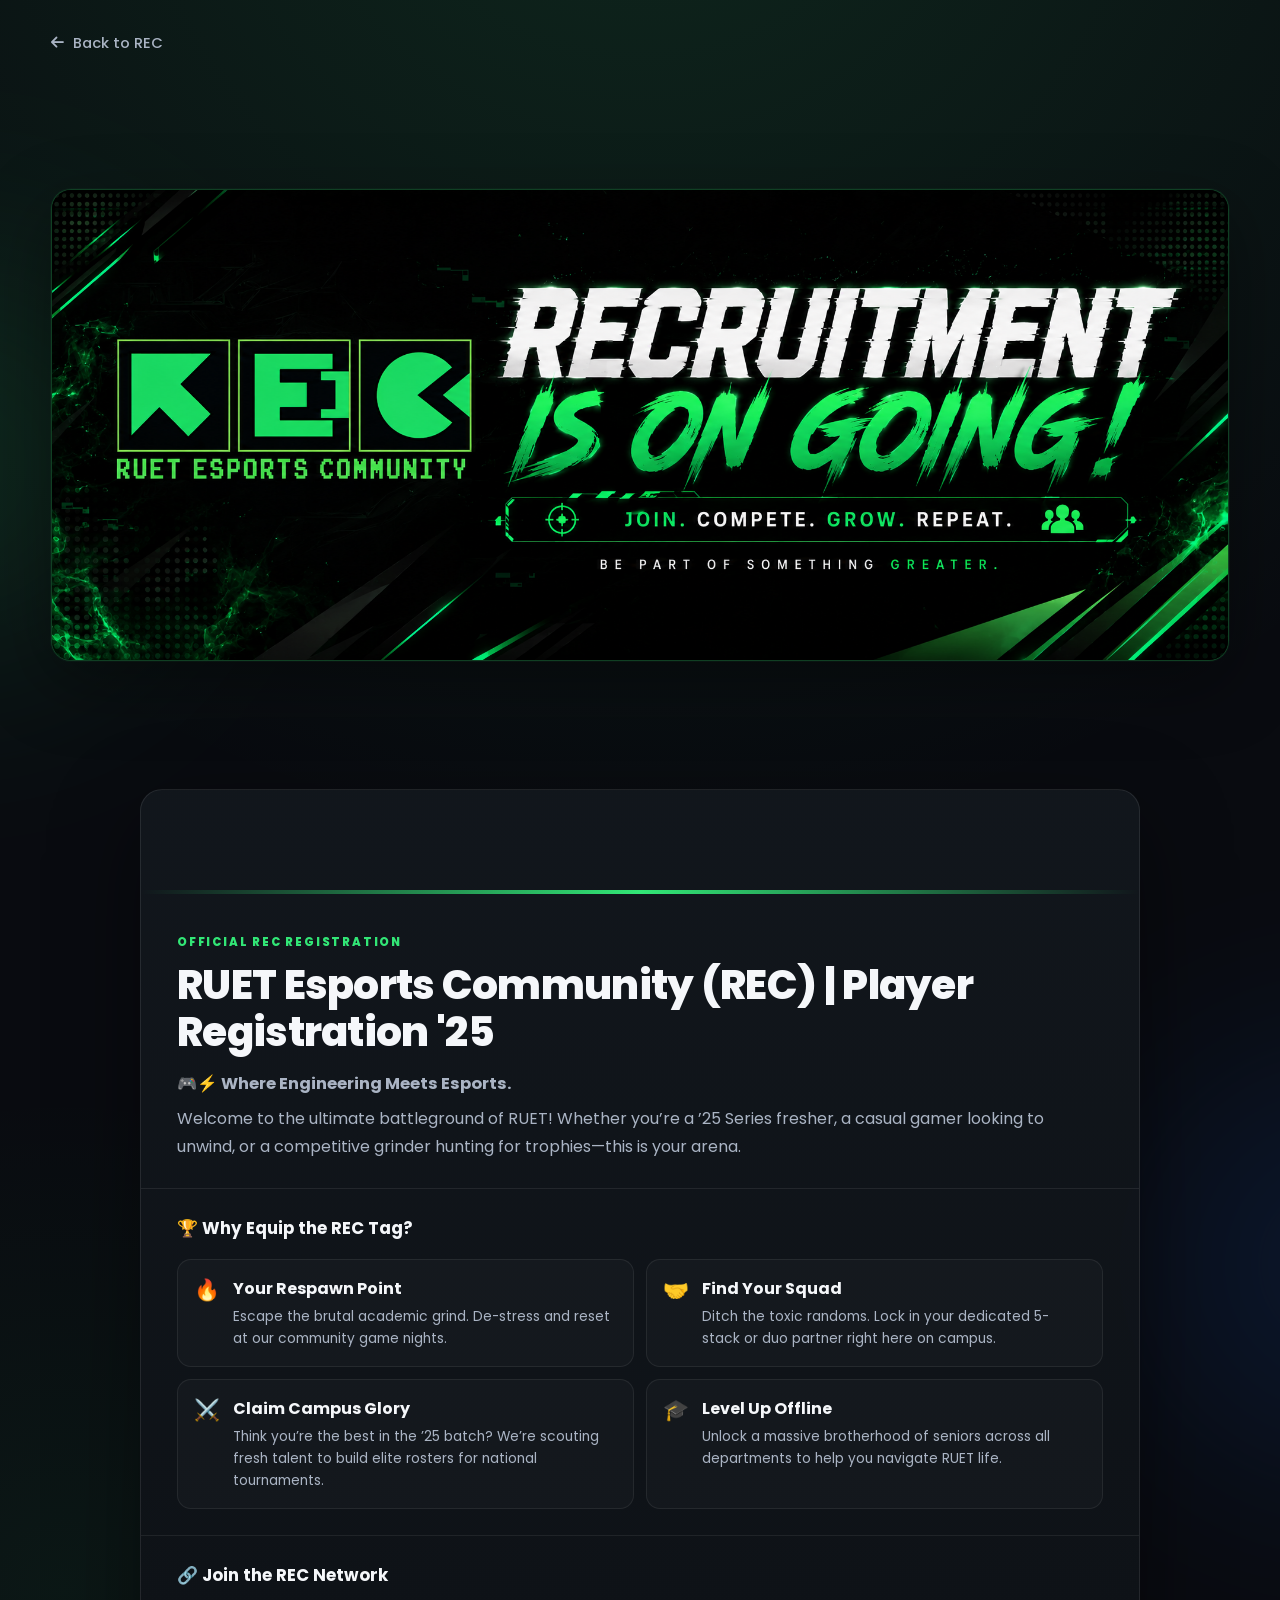
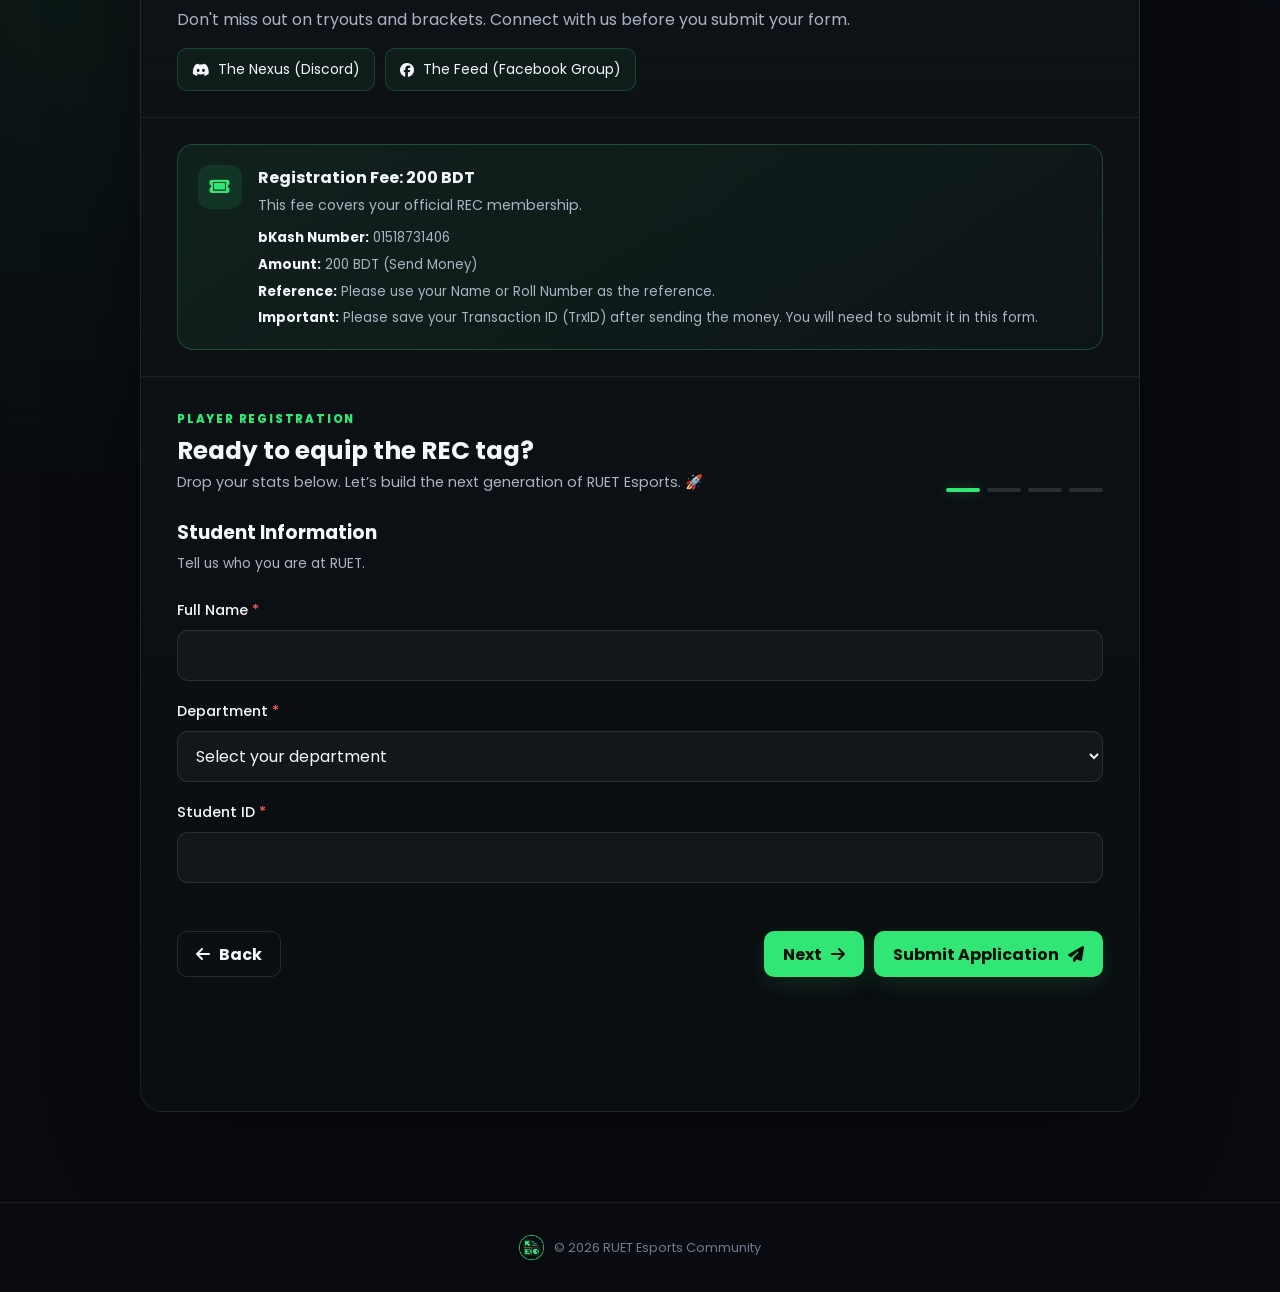
==== join.html @ d1ff9a03 "Update REC membership registration form" ====
<!DOCTYPE html>
<html lang="en">
<head>
    <meta charset="UTF-8">
    <meta name="viewport" content="width=device-width, initial-scale=1.0">

    <title>Join REC | RUET Esports Community</title>
    <meta name="description" content="Join the RUET Esports Community and register for REC membership.">
    <meta name="theme-color" content="#090b10">

    <link rel="icon" type="image/png" href="assets/logo/rec-circle.png">

    <link rel="preconnect" href="https://fonts.googleapis.com">
    <link rel="preconnect" href="https://fonts.gstatic.com" crossorigin>
    <link href="https://fonts.googleapis.com/css2?family=Poppins:wght@300;400;500;600;700;800&display=swap" rel="stylesheet">
    <link rel="stylesheet" href="https://cdnjs.cloudflare.com/ajax/libs/font-awesome/6.7.2/css/all.min.css">

    <link rel="stylesheet" href="css/main.css">
    <link rel="stylesheet" href="css/layout/join.css">
</head>

<body class="join-page">
    <main class="join-page__main">
        <div class="join-page__glow join-page__glow--one"></div>
        <div class="join-page__glow join-page__glow--two"></div>

        <div class="container join-page__container">
            <a href="index.html" class="join-page__back">
                <i class="fa-solid fa-arrow-left"></i>
                Back to REC
            </a>

            <section class="join-page__hero">
                <div class="join-page__banner">
                    <img src="assets/images/recruit.png" alt="RUET Esports Community Recruitment" class="join-page__banner-image">
                </div>
            </section>

            <section class="registration-card">
                <div class="registration-card__topline"></div>

                <header class="registration-header">
                    <span class="registration-header__tag">OFFICIAL REC REGISTRATION</span>
                    <h1>RUET Esports Community (REC) | Player Registration '25</h1>
                    <p class="registration-header__lead">🎮⚡ <strong>Where Engineering Meets Esports.</strong></p>
                    <p>Welcome to the ultimate battleground of RUET! Whether you’re a ’25 Series fresher, a casual gamer looking to unwind, or a competitive grinder hunting for trophies—this is your arena.</p>
                </header>

                <section class="info-section">
                    <div class="info-section__title">🏆 Why Equip the REC Tag?</div>
                    <div class="info-grid">
                        <article><span>🔥</span><div><strong>Your Respawn Point</strong><p>Escape the brutal academic grind. De-stress and reset at our community game nights.</p></div></article>
                        <article><span>🤝</span><div><strong>Find Your Squad</strong><p>Ditch the toxic randoms. Lock in your dedicated 5-stack or duo partner right here on campus.</p></div></article>
                        <article><span>⚔️</span><div><strong>Claim Campus Glory</strong><p>Think you’re the best in the ’25 batch? We’re scouting fresh talent to build elite rosters for national tournaments.</p></div></article>
                        <article><span>🎓</span><div><strong>Level Up Offline</strong><p>Unlock a massive brotherhood of seniors across all departments to help you navigate RUET life.</p></div></article>
                    </div>
                </section>

                <section class="info-section network-section">
                    <div class="info-section__title">🔗 Join the REC Network</div>
                    <p>Don't miss out on tryouts and brackets. Connect with us before you submit your form.</p>
                    <div class="network-links">
                        <a href="https://discord.gg/yaeEB64mD" target="_blank" rel="noopener" aria-label="REC Discord"><i class="fa-brands fa-discord"></i> The Nexus (Discord)</a>
                        <a href="https://www.facebook.com/share/1Ekezjy7Fy/?mibextid=wwXIfr" target="_blank" rel="noopener" aria-label="REC Facebook Group"><i class="fa-brands fa-facebook"></i> The Feed (Facebook Group)</a>
                    </div>
                </section>

                <section class="payment-notice">
                    <div class="payment-notice__icon"><i class="fa-solid fa-ticket"></i></div>
                    <div>
                        <strong>Registration Fee: 200 BDT</strong>
                        <p>This fee covers your official REC membership.</p>
                        <div class="payment-notice__details">
                            <span><b>bKash Number:</b> 01518731406</span>
                            <span><b>Amount:</b> 200 BDT (Send Money)</span>
                            <span><b>Reference:</b> Please use your Name or Roll Number as the reference.</span>
                            <span><b>Important:</b> Please save your Transaction ID (TrxID) after sending the money. You will need to submit it in this form.</span>
                        </div>
                    </div>
                </section>

                <div class="form-intro">
                    <div>
                        <span class="form-intro__tag">PLAYER REGISTRATION</span>
                        <h2>Ready to equip the REC tag?</h2>
                        <p>Drop your stats below. Let’s build the next generation of RUET Esports. 🚀</p>
                    </div>
                    <div class="form-progress" aria-label="Form progress">
                        <span class="is-active"></span><span></span><span></span><span></span>
                    </div>
                </div>

                <div id="formMessage" class="form-message" role="status" aria-live="polite"></div>

                <form id="joinForm" novalidate>
                    <!-- STEP 1 -->
                    <fieldset class="form-step is-active" data-step="1">
                        <legend>Student Information</legend>
                        <p class="step-description">Tell us who you are at RUET.</p>

                        <div class="form-field">
                            <label for="fullName">Full Name <span>*</span></label>
                            <input id="fullName" name="fullName" type="text" autocomplete="name" required>
                        </div>

                        <div class="form-field">
                            <label for="department">Department <span>*</span></label>
                            <select id="department" name="department" required>
                                <option value="">Select your department</option>
                                <option>CSE</option><option>EEE</option><option>ETE</option><option>ECE</option>
                                <option>ME</option><option>MTE</option><option>IPE</option><option>CME</option>
                                <option>ChE</option><option>MSE</option><option>CE</option><option>ARCHI</option>
                                <option>BECM</option><option>URP</option>
                            </select>
                        </div>

                        <div class="form-field">
                            <label for="studentId">Student ID <span>*</span></label>
                            <input id="studentId" name="studentId" type="text" autocomplete="off" required>
                        </div>
                    </fieldset>

                    <!-- STEP 2 -->
                    <fieldset class="form-step" data-step="2">
                        <legend>Contact Information</legend>
                        <p class="step-description">Use contact details that you frequently check.</p>

                        <div class="form-field">
                            <label for="email">Email Address (That you frequently check) <span>*</span></label>
                            <input id="email" name="email" type="email" autocomplete="email" required>
                        </div>

                        <div class="form-field">
                            <label for="phone">Mobile Number (WhatsApp) <span>*</span></label>
                            <input id="phone" name="phone" type="tel" autocomplete="tel" required>
                        </div>

                        <div class="form-field">
                            <label for="facebook">Facebook Profile Link <small>(optional)</small></label>
                            <input id="facebook" name="facebook" type="url" placeholder="https://facebook.com/..."><div class="field-hint">Optional</div>
                        </div>

                        <div class="form-field">
                            <label for="discord">Discord Username <small>(optional)</small></label>
                            <input id="discord" name="discord" type="text" placeholder="Your Discord username">
                        </div>
                    </fieldset>

                    <!-- STEP 3 -->
                    <fieldset class="form-step" data-step="3">
                        <legend>Gaming Information</legend>
                        <p class="step-description">Select the games you actively play and your experience level.</p>

                        <div class="form-field">
                            <label>Which game(s) do you actively play? <span>*</span></label>
                            <div class="check-grid">
                                <label class="check-option"><input type="checkbox" name="games" value="Valorant"><span>Valorant</span></label>
                                <label class="check-option"><input type="checkbox" name="games" value="FIFA"><span>FIFA</span></label>
                                <label class="check-option"><input type="checkbox" name="games" value="PUBG (PC)"><span>PUBG (PC)</span></label>
                                <label class="check-option"><input type="checkbox" name="games" value="CS2"><span>CS2</span></label>
                                <label class="check-option"><input type="checkbox" name="games" value="Dota2"><span>Dota2</span></label>
                                <label class="check-option"><input type="checkbox" name="games" value="League of Legends"><span>League of Legends</span></label>
                                <label class="check-option"><input type="checkbox" name="games" value="Apex Legends"><span>Apex Legends</span></label>
                                <label class="check-option"><input type="checkbox" name="games" value="PUBG Mobile"><span>PUBG Mobile</span></label>
                                <label class="check-option"><input type="checkbox" name="games" value="Mobile Legends Bangbang"><span>Mobile Legends Bangbang</span></label>
                                <label class="check-option"><input type="checkbox" name="games" value="eFootball"><span>eFootball</span></label>
                                <label class="check-option"><input type="checkbox" name="games" value="Freefire"><span>Freefire</span></label>
                                <label class="check-option"><input type="checkbox" name="games" value="Clash Royale"><span>Clash Royale</span></label>
                                <label class="check-option"><input type="checkbox" name="games" value="Clash of Clans"><span>Clash of Clans</span></label>
                                <label class="check-option"><input type="checkbox" name="games" value="Other"><span>Other</span></label>
                            </div>
                            <input class="other-game-input" id="otherGame" name="otherGame" type="text" placeholder="If Other, write the game name">
                        </div>

                        <div class="form-field">
                            <label>Competitive / Tournament Experience <span>*</span></label>
                            <div class="radio-stack">
                                <label class="check-option"><input type="checkbox" name="experience" value="Local events"><span>Local events</span></label>
                                <label class="check-option"><input type="checkbox" name="experience" value="Online Scrims"><span>Online Scrims</span></label>
                                <label class="check-option"><input type="checkbox" name="experience" value="University tournaments"><span>University tournaments</span></label>
                                <label class="check-option"><input type="checkbox" name="experience" value="(None) Just Casual"><span>(None) Just Casual</span></label>
                            </div>
                        </div>
                    </fieldset>

                    <!-- STEP 4 -->
                    <fieldset class="form-step" data-step="4">
                        <legend>Registration &amp; Payment Verification</legend>
                        <p class="step-description">Choose how you paid your membership fee and provide the transaction details if applicable.</p>

                        <div class="form-field">
                            <label>Payment Method <span>*</span></label>
                            <div class="radio-stack">
                                <label class="check-option"><input type="radio" name="paymentMethod" value="bKash" required checked><span>bKash</span></label>
                                <label class="check-option"><input type="radio" name="paymentMethod" value="Offline"><span>Offline</span></label>
                            </div>
                        </div>

                        <div class="form-field">
                            <label for="bkashNumber">bKash Number <small>(From which you sent the money)</small></label>
                            <input id="bkashNumber" name="bkashNumber" type="tel" autocomplete="tel">
                        </div>

                        <div class="form-field">
                            <label for="transactionId">Transaction ID (TrxID)</label>
                            <input id="transactionId" name="transactionId" type="text">
                        </div>

                        <div class="final-reminder">
                            <i class="fa-solid fa-circle-info"></i>
                            <p>Before submitting, double-check your contact details and payment information. The REC team will use these details to contact you.</p>
                        </div>
                    </fieldset>

                    <div class="form-actions">
                        <button type="button" class="form-button form-button--secondary" id="joinBack" hidden>
                            <i class="fa-solid fa-arrow-left"></i><span>Back</span>
                        </button>
                        <div class="form-actions__right">
                            <button type="button" class="form-button form-button--primary" id="joinNext">
                                <span>Next</span><i class="fa-solid fa-arrow-right"></i>
                            </button>
                            <button type="submit" class="form-button form-button--primary" id="joinSubmit" hidden>
                                <span>Submit Application</span><i class="fa-solid fa-paper-plane"></i>
                            </button>
                        </div>
                    </div>
                </form>
            </section>
        </div>
    </main>

    <footer class="join-footer">
        <img src="assets/logo/rec-circle.png" alt="REC Logo">
        <span>© 2026 RUET Esports Community</span>
    </footer>

    <script type="module" src="js/modules/join.js"></script>
</body>
</html>
---- css/main.css ----
/* =====================================================
   RUET Esports Community
   Main Stylesheet

   Load Order:

   1. Base
   2. Components
   3. Layout
   4. Responsive
===================================================== */


/* ==========================================
   Base
========================================== */

@import url("./base/variables.css");

@import url("./base/reset.css");

@import url("./base/typography.css");

@import url("./base/global.css");


/* ==========================================
   Components
========================================== */

@import url("./components/buttons.css");
@import url("./components/animations.css");
@import url("./components/cards.css");
@import url("./components/particles.css");
/* ==========================================
   Layout
========================================== */

@import url("./layout/navbar.css");

@import url("./layout/hero.css");

@import url("./layout/about.css");

@import url("./layout/games.css");

@import url("./layout/events.css");

@import url("./layout/gallery.css");

@import url("./layout/team.css");

@import url("./layout/cta.css");

@import url("./layout/contact.css");

@import url("./layout/footer.css");


/* ==========================================
   Responsive
========================================== */

@import url("./responsive/tablet.css");

@import url("./responsive/mobile.css");
---- css/layout/join.css ----
/* =====================================================
   REC Join / Player Registration
===================================================== */

.join-page {
    min-height: 100vh;
    background:
        radial-gradient(circle at 50% -8%, rgba(50,230,118,.13), transparent 34%),
        radial-gradient(circle at 5% 55%, rgba(50,230,118,.06), transparent 25%),
        var(--color-background);
}

.join-page__main { position: relative; min-height: calc(100vh - 90px); padding: 30px 0 90px; overflow: hidden; }
.join-page__container { position: relative; z-index: 2; }
.join-page__glow { position:absolute; width:430px; height:430px; border-radius:50%; filter:blur(110px); pointer-events:none; opacity:.11; }
.join-page__glow--one { top:250px; left:-260px; background:var(--color-primary); }
.join-page__glow--two { top:1050px; right:-280px; background:#1f6fff; }

.join-page__back { display:inline-flex; align-items:center; gap:9px; color:var(--color-text-muted); text-decoration:none; font-size:.92rem; font-weight:500; transition:.25s ease; }
.join-page__back:hover { color:var(--color-primary); transform:translateX(-3px); }

.join-page__hero { max-width:1200px; margin:34px auto 28px; }
.join-page__banner { overflow:hidden; border:1px solid rgba(50,230,118,.25); border-radius:20px; background:#050708; box-shadow:0 0 0 1px rgba(50,230,118,.04),0 22px 70px rgba(0,0,0,.4); }
.join-page__banner-image { display:block; width:100%; height:auto; }

.registration-card { max-width:1000px; margin:0 auto; position:relative; overflow:hidden; border:1px solid rgba(255,255,255,.09); border-radius:22px; background:linear-gradient(180deg,rgba(18,23,29,.96),rgba(10,13,17,.98)); box-shadow:0 28px 90px rgba(0,0,0,.42); }
.registration-card__topline { height:4px; background:linear-gradient(90deg,transparent,var(--color-primary),transparent); }
.registration-header { padding:34px 36px 28px; border-bottom:1px solid rgba(255,255,255,.08); }
.registration-header__tag,.form-intro__tag { color:var(--color-primary); font-size:.72rem; font-weight:800; letter-spacing:1.8px; }
.registration-header h1 { margin:8px 0 14px; font-size:clamp(1.7rem,3.6vw,2.55rem); line-height:1.16; letter-spacing:-.7px; }
.registration-header p { margin:8px 0 0; color:var(--color-text-muted); line-height:1.7; }
.registration-header__lead { color:var(--color-text); font-size:1.02rem; }

.info-section { padding:26px 36px; border-bottom:1px solid rgba(255,255,255,.07); }
.info-section__title { margin-bottom:18px; color:var(--color-text); font-size:1.05rem; font-weight:700; }
.info-section > p { color:var(--color-text-muted); line-height:1.7; margin:0 0 15px; }
.info-grid { display:grid; grid-template-columns:repeat(2,minmax(0,1fr)); gap:12px; }
.info-grid article { display:flex; gap:13px; padding:16px; border:1px solid rgba(255,255,255,.07); border-radius:14px; background:rgba(255,255,255,.025); }
.info-grid article > span { font-size:1.3rem; line-height:1.3; }
.info-grid strong { display:block; margin-bottom:5px; }
.info-grid p { margin:0; color:var(--color-text-muted); font-size:.86rem; line-height:1.6; }

.network-links { display:flex; flex-wrap:wrap; gap:10px; }
.network-links a { display:inline-flex; align-items:center; gap:9px; padding:10px 14px; color:var(--color-text); text-decoration:none; border:1px solid rgba(50,230,118,.2); border-radius:10px; background:rgba(50,230,118,.05); font-size:.87rem; transition:.2s ease; }
.network-links a:hover { border-color:rgba(50,230,118,.55); color:var(--color-primary); transform:translateY(-1px); }

.payment-notice { display:flex; gap:16px; margin:26px 36px; padding:20px; border:1px solid rgba(50,230,118,.25); border-radius:16px; background:linear-gradient(135deg,rgba(50,230,118,.08),rgba(50,230,118,.025)); }
.payment-notice__icon { flex:0 0 44px; width:44px; height:44px; display:grid; place-items:center; border-radius:12px; color:var(--color-primary); background:rgba(50,230,118,.1); font-size:1.1rem; }
.payment-notice strong { font-size:1rem; }
.payment-notice p { margin:3px 0 10px; color:var(--color-text-muted); font-size:.88rem; }
.payment-notice__details { display:grid; gap:6px; color:var(--color-text-muted); font-size:.83rem; line-height:1.55; }
.payment-notice__details b { color:var(--color-text); }

.form-intro { display:flex; align-items:flex-end; justify-content:space-between; gap:20px; padding:28px 36px 22px; border-top:1px solid rgba(255,255,255,.07); }
.form-intro h2 { margin:6px 0 5px; font-size:1.55rem; }
.form-intro p { margin:0; color:var(--color-text-muted); font-size:.9rem; }
.form-progress { display:flex; gap:7px; padding-bottom:4px; }
.form-progress span { width:34px; height:4px; border-radius:10px; background:rgba(255,255,255,.12); transition:.25s ease; }
.form-progress span.is-active { background:var(--color-primary); box-shadow:0 0 12px rgba(50,230,118,.35); }

#joinForm { padding:0 36px 34px; }
.form-step { display:none; min-inline-size:0; margin:0; padding:0; border:0; }
.form-step.is-active { display:block; animation:formStepIn .25s ease; }
.form-step legend { width:100%; padding:0; margin:0 0 5px; font-size:1.18rem; font-weight:700; color:var(--color-text); }
.step-description { margin:0 0 23px; color:var(--color-text-muted); font-size:.86rem; }
@keyframes formStepIn { from { opacity:0; transform:translateY(5px); } to { opacity:1; transform:none; } }

.form-field { margin-bottom:20px; }
.form-field > label { display:block; margin-bottom:9px; color:var(--color-text); font-size:.9rem; font-weight:500; }
.form-field label > span { color:#ff5f5f; }
.form-field label small { color:var(--color-text-muted); font-weight:400; }
.form-field input[type="text"],.form-field input[type="email"],.form-field input[type="tel"],.form-field input[type="url"],.form-field select { width:100%; min-height:50px; padding:12px 14px; color:var(--color-text); outline:none; border:1px solid rgba(255,255,255,.1); border-radius:11px; background:rgba(255,255,255,.035); font:inherit; transition:.2s ease; }
.form-field input:focus,.form-field select:focus { border-color:rgba(50,230,118,.6); box-shadow:0 0 0 3px rgba(50,230,118,.08); }
.form-field select option { background:#11161b; color:#fff; }
.field-hint { display:none; }

.check-grid { display:grid; grid-template-columns:repeat(2,minmax(0,1fr)); gap:9px; }
.radio-stack { display:grid; gap:9px; }
.check-option { display:flex !important; align-items:center; gap:11px; min-height:48px; padding:11px 13px; margin:0 !important; border:1px solid rgba(255,255,255,.08); border-radius:11px; background:rgba(255,255,255,.025); cursor:pointer; transition:.2s ease; }
.check-option:hover { border-color:rgba(50,230,118,.32); background:rgba(50,230,118,.04); }
.check-option input { width:18px; height:18px; flex:0 0 auto; accent-color:var(--color-primary); }
.check-option:has(input:checked) { border-color:rgba(50,230,118,.42); background:rgba(50,230,118,.07); }
.other-game-input { margin-top:10px; }

.final-reminder { display:flex; gap:11px; margin-top:8px; padding:14px; border-radius:11px; border:1px solid rgba(255,255,255,.08); background:rgba(255,255,255,.025); color:var(--color-text-muted); font-size:.82rem; line-height:1.55; }
.final-reminder i { color:var(--color-primary); margin-top:3px; }
.final-reminder p { margin:0; }

.form-actions { display:flex; align-items:center; justify-content:space-between; gap:12px; margin-top:28px; }
.form-actions__right { display:flex; gap:10px; margin-left:auto; }
.form-button { min-height:46px; display:inline-flex; align-items:center; justify-content:center; gap:9px; padding:0 18px; border-radius:10px; border:1px solid transparent; font:inherit; font-weight:700; cursor:pointer; transition:.2s ease; }
.form-button:disabled { opacity:.6; cursor:not-allowed; }
.form-button--primary { color:#06100a; background:var(--color-primary); box-shadow:0 8px 25px rgba(50,230,118,.12); }
.form-button--primary:hover:not(:disabled) { transform:translateY(-1px); box-shadow:0 10px 30px rgba(50,230,118,.2); }
.form-button--secondary { color:var(--color-text); background:transparent; border-color:rgba(255,255,255,.12); }
.form-button--secondary:hover { border-color:rgba(50,230,118,.35); color:var(--color-primary); }

.form-message { display:none; margin:0 36px 22px; padding:13px 15px; border-radius:11px; font-size:.86rem; line-height:1.5; }
.form-message.is-visible { display:block; }
.form-message.is-success { color:#b9ffd0; border:1px solid rgba(50,230,118,.3); background:rgba(50,230,118,.08); }
.form-message.is-error { color:#ffd0d0; border:1px solid rgba(255,80,80,.3); background:rgba(255,80,80,.07); }

.join-footer { min-height:90px; display:flex; align-items:center; justify-content:center; gap:10px; padding:20px; border-top:1px solid var(--color-border); color:#6f7a8c; font-size:.8rem; }
.join-footer img { width:25px; height:25px; }

@media (max-width:760px) {
    .join-page__main { padding-top:22px; }
    .join-page__hero { margin-top:28px; }
    .join-page__banner { border-radius:14px; }
    .registration-card { border-radius:17px; }
    .registration-header,.info-section,.form-intro,#joinForm { padding-left:20px; padding-right:20px; }
    .payment-notice { margin-left:20px; margin-right:20px; }
    .info-grid,.check-grid { grid-template-columns:1fr; }
    .form-intro { align-items:flex-start; flex-direction:column; }
    .form-progress { width:100%; }
    .form-progress span { flex:1; }
    .form-message { margin-left:20px; margin-right:20px; }
}

@media (max-width:480px) {
    .join-page__hero { margin-bottom:20px; }
    .registration-header h1 { font-size:1.55rem; }
    .registration-header { padding-top:26px; }
    .payment-notice { flex-direction:column; margin-top:20px; padding:16px; }
    .form-button { padding:0 14px; }
}
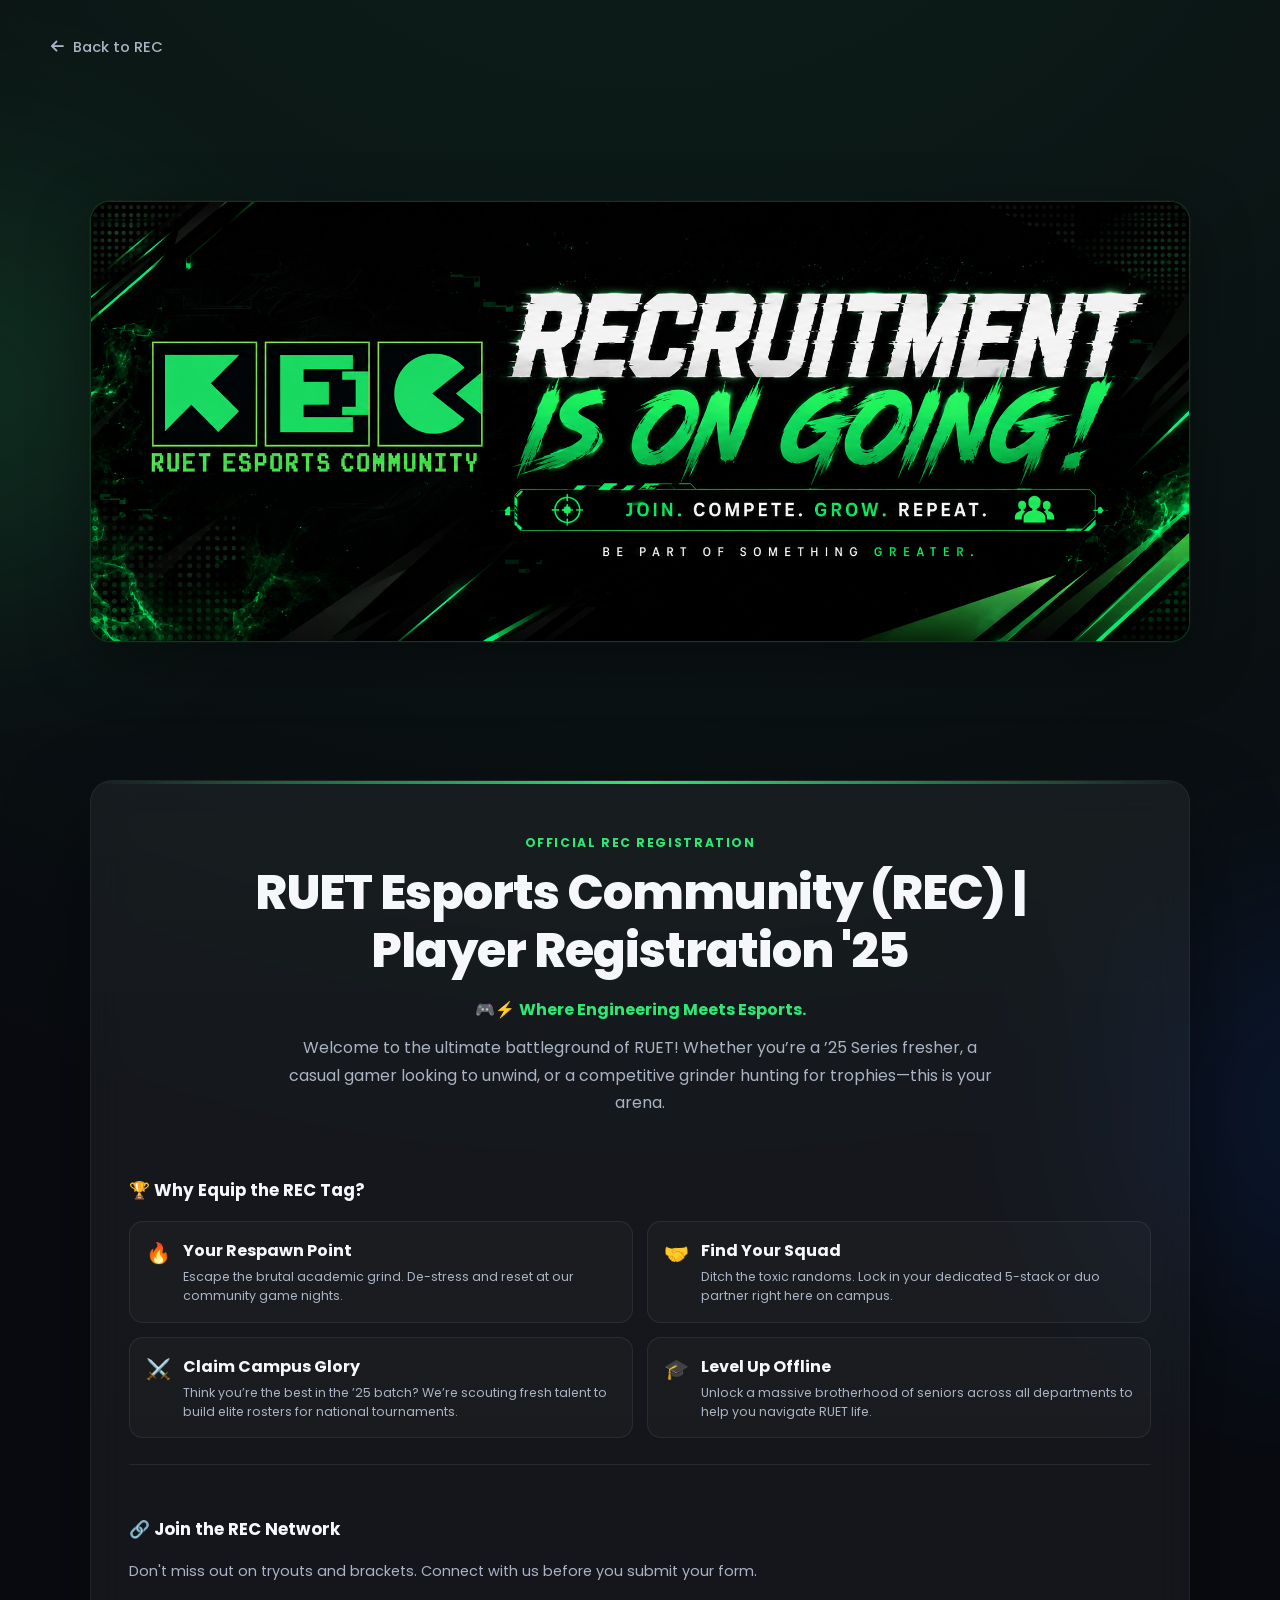
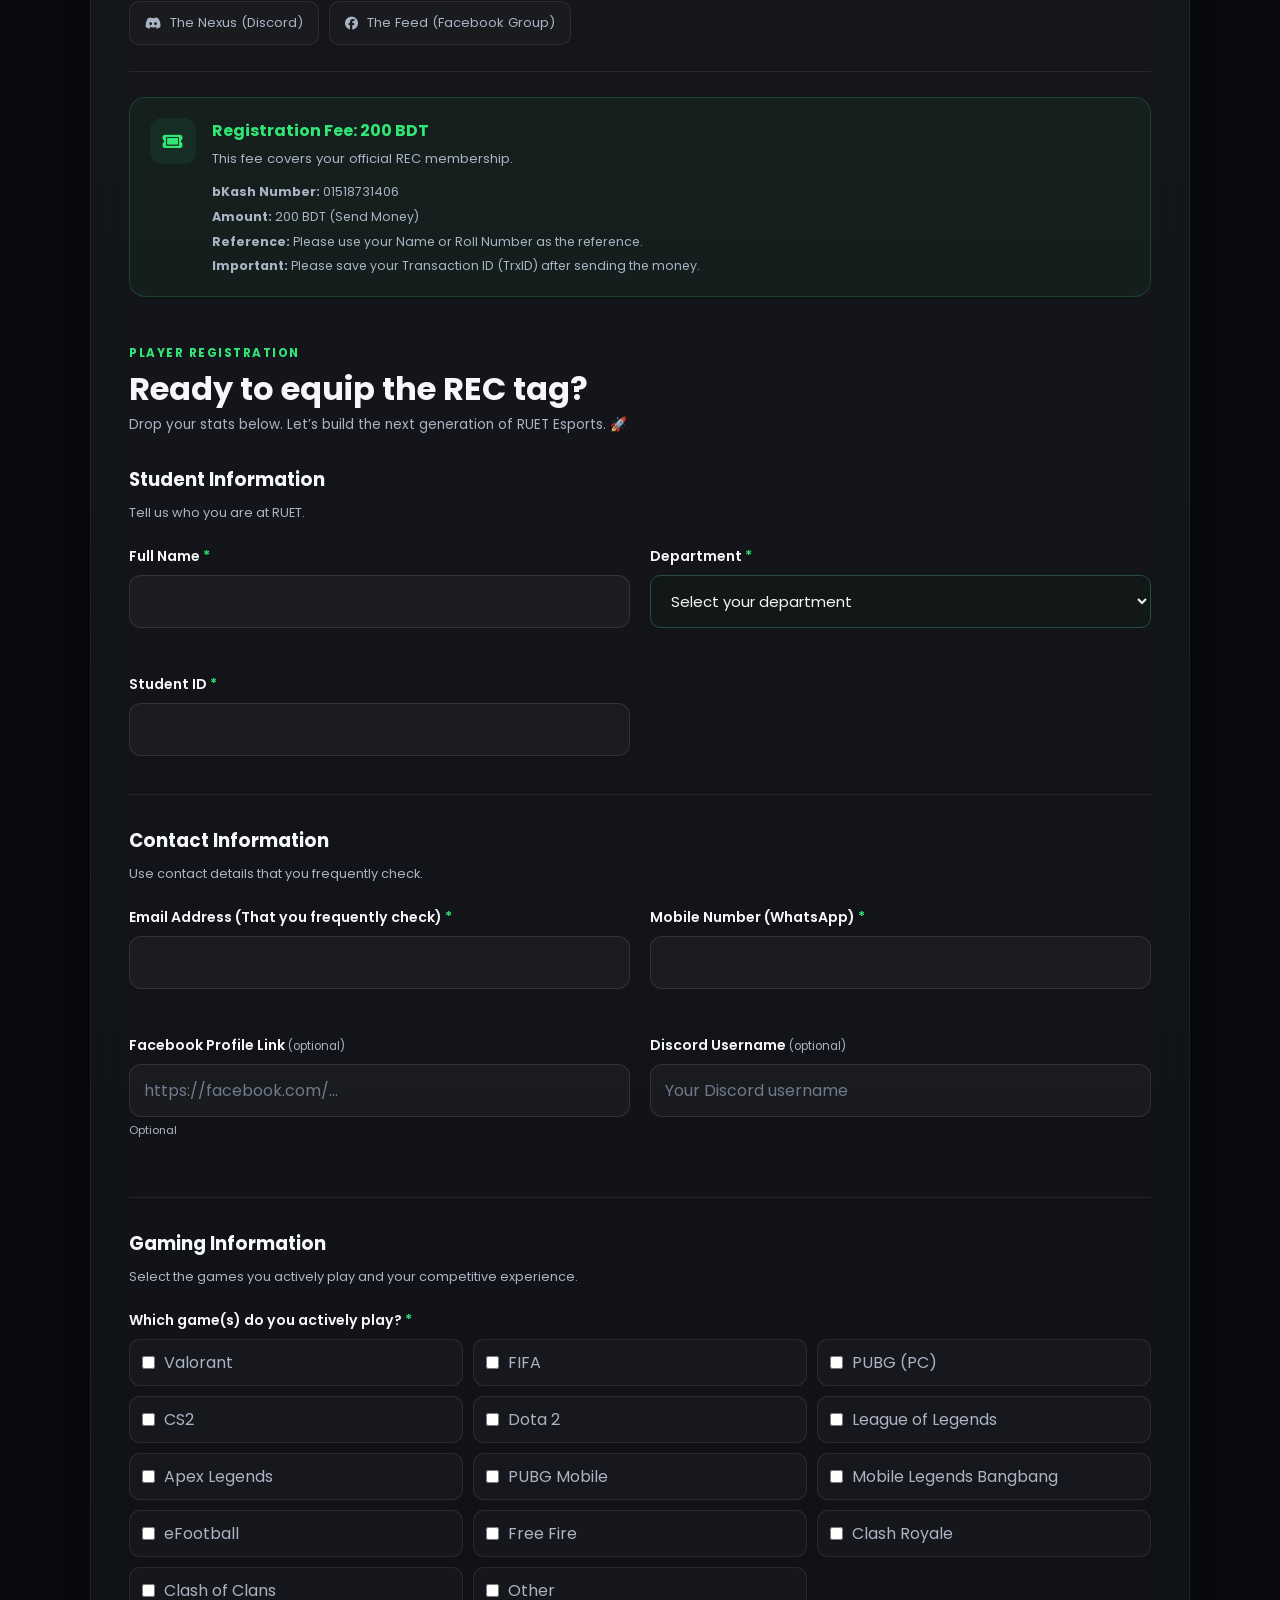
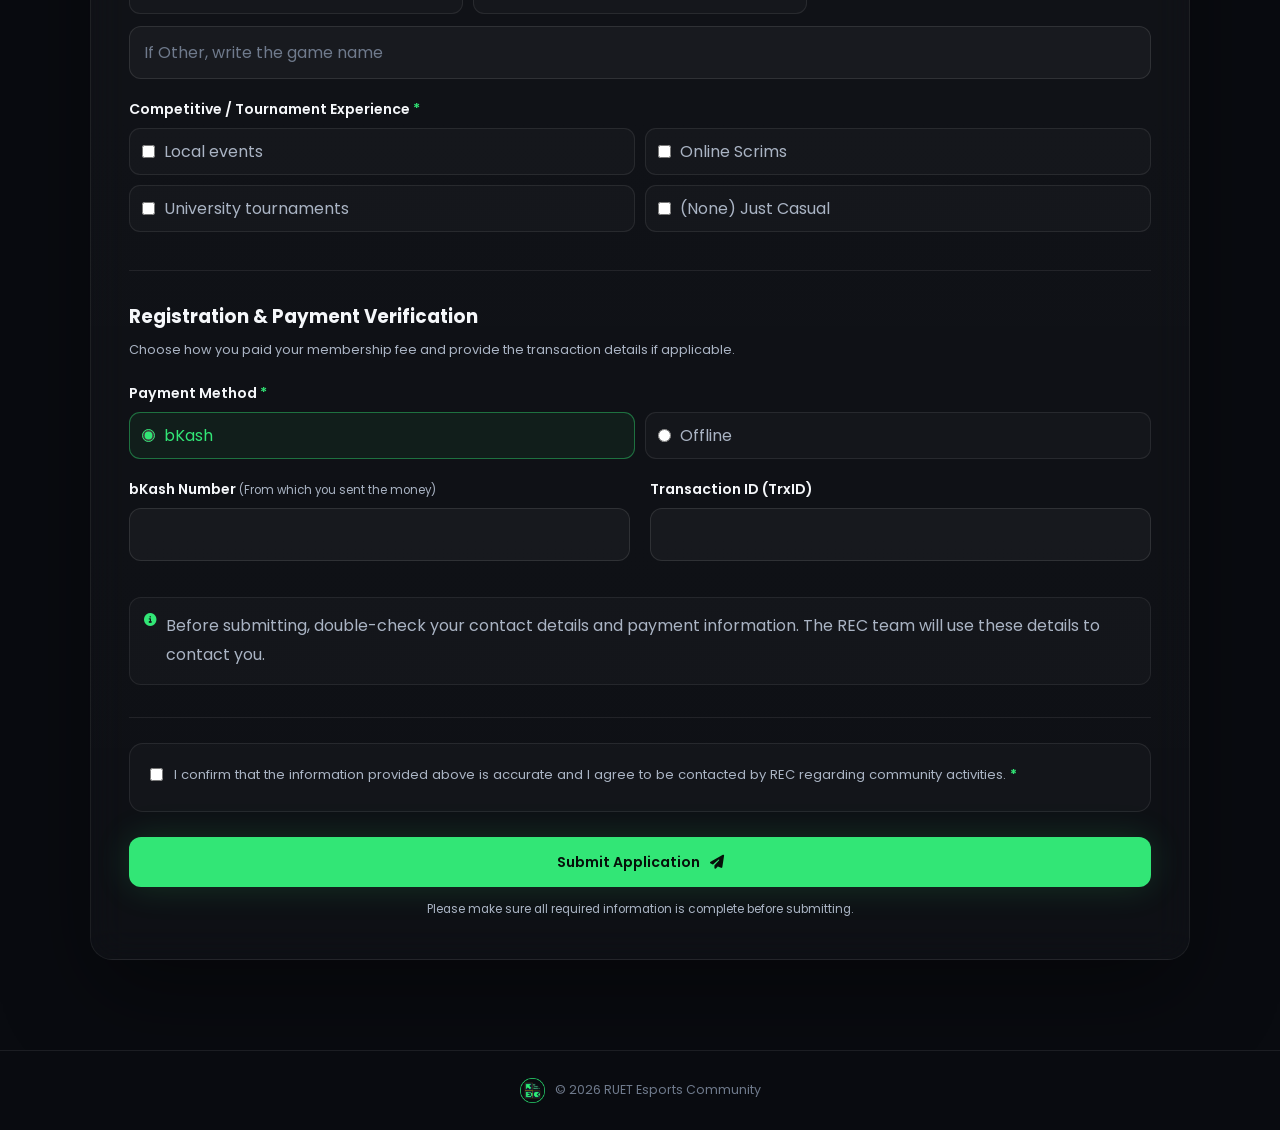
==== commit 8ab76e64: "Finalize REC membership registration form" ====
--- a/join.html
+++ b/join.html
@@ -1,240 +1,1259 @@
 <!DOCTYPE html>
 <html lang="en">
+
 <head>
+
     <meta charset="UTF-8">
-    <meta name="viewport" content="width=device-width, initial-scale=1.0">
+
+    <meta
+        name="viewport"
+        content="width=device-width, initial-scale=1.0">
 
     <title>Join REC | RUET Esports Community</title>
-    <meta name="description" content="Join the RUET Esports Community and register for REC membership.">
-    <meta name="theme-color" content="#090b10">
-
-    <link rel="icon" type="image/png" href="assets/logo/rec-circle.png">
-
-    <link rel="preconnect" href="https://fonts.googleapis.com">
-    <link rel="preconnect" href="https://fonts.gstatic.com" crossorigin>
-    <link href="https://fonts.googleapis.com/css2?family=Poppins:wght@300;400;500;600;700;800&display=swap" rel="stylesheet">
-    <link rel="stylesheet" href="https://cdnjs.cloudflare.com/ajax/libs/font-awesome/6.7.2/css/all.min.css">
-
-    <link rel="stylesheet" href="css/main.css">
-    <link rel="stylesheet" href="css/layout/join.css">
+
+    <meta
+        name="description"
+        content="Join the RUET Esports Community and register for REC membership.">
+
+    <meta
+        name="theme-color"
+        content="#090b10">
+
+    <!-- Favicon -->
+    <link
+        rel="icon"
+        type="image/png"
+        href="assets/logo/rec-circle.png">
+
+    <link
+        rel="apple-touch-icon"
+        href="assets/logo/rec-circle.png">
+
+
+    <!-- Google Fonts -->
+
+    <link
+        rel="preconnect"
+        href="https://fonts.googleapis.com">
+
+    <link
+        rel="preconnect"
+        href="https://fonts.gstatic.com"
+        crossorigin>
+
+    <link
+        href="https://fonts.googleapis.com/css2?family=Poppins:wght@300;400;500;600;700;800&display=swap"
+        rel="stylesheet">
+
+
+    <!-- Font Awesome -->
+
+    <link
+        rel="stylesheet"
+        href="https://cdnjs.cloudflare.com/ajax/libs/font-awesome/6.7.2/css/all.min.css">
+
+
+    <!-- Main CSS -->
+
+    <link
+        rel="stylesheet"
+        href="css/main.css">
+
+    <link
+        rel="stylesheet"
+        href="css/layout/join.css">
+
+    
+    <style>
+    /* REC Department Dropdown */
+    #department {
+        width: 100%;
+        padding: 14px 16px;
+        background-color: #111817;
+        color: #f5f7f6;
+        border: 1px solid #244f3b;
+        border-radius: 10px;
+        font-size: 15px;
+        outline: none;
+        cursor: pointer;
+        transition: all 0.2s ease;
+    }
+
+    #department:hover {
+        border-color: #20e879;
+    }
+
+    #department:focus {
+        border-color: #20e879;
+        box-shadow: 0 0 0 3px rgba(32, 232, 121, 0.12);
+    }
+
+    #department option {
+        background-color: #111817;
+        color: #f5f7f6;
+    }
+
+    #department option:checked {
+        background-color: #20e879;
+        color: #07110c;
+    }
+</style>    
+
 </head>
 
+
 <body class="join-page">
-    <main class="join-page__main">
-        <div class="join-page__glow join-page__glow--one"></div>
-        <div class="join-page__glow join-page__glow--two"></div>
-
-        <div class="container join-page__container">
-            <a href="index.html" class="join-page__back">
-                <i class="fa-solid fa-arrow-left"></i>
-                Back to REC
-            </a>
-
-            <section class="join-page__hero">
-                <div class="join-page__banner">
-                    <img src="assets/images/recruit.png" alt="RUET Esports Community Recruitment" class="join-page__banner-image">
+
+
+<main class="join-page__main">
+
+    <div class="join-page__glow join-page__glow--one"></div>
+
+    <div class="join-page__glow join-page__glow--two"></div>
+
+
+    <div class="container join-page__container">
+
+
+        <!-- Back -->
+
+        <a
+            href="index.html"
+            class="join-page__back">
+
+            <i class="fa-solid fa-arrow-left"></i>
+
+            Back to REC
+
+        </a>
+
+
+        <!-- =====================================================
+             HERO
+        ====================================================== -->
+
+        <section class="join-page__hero">
+
+            <div class="join-page__banner">
+
+                <img
+                    src="assets/images/recruit.png"
+                    alt="RUET Esports Community Recruitment"
+                    class="join-page__banner-image">
+
+            </div>
+
+        </section>
+
+
+        <!-- =====================================================
+             REGISTRATION CARD
+        ====================================================== -->
+
+        <section class="registration-card">
+
+            <div class="registration-card__topline"></div>
+
+
+            <!-- HEADER -->
+
+            <header class="registration-header">
+
+                <span class="registration-header__tag">
+                    OFFICIAL REC REGISTRATION
+                </span>
+
+                <h1>
+                    RUET Esports Community (REC)
+                    | Player Registration '25
+                </h1>
+
+                <p class="registration-header__lead">
+                    🎮⚡
+                    <strong>
+                        Where Engineering Meets Esports.
+                    </strong>
+                </p>
+
+                <p>
+                    Welcome to the ultimate battleground of RUET!
+                    Whether you’re a ’25 Series fresher, a casual
+                    gamer looking to unwind, or a competitive grinder
+                    hunting for trophies—this is your arena.
+                </p>
+
+            </header>
+
+
+            <!-- =================================================
+                 WHY JOIN REC
+            ================================================== -->
+
+            <section class="info-section">
+
+                <div class="info-section__title">
+                    🏆 Why Equip the REC Tag?
                 </div>
+
+
+                <div class="info-grid">
+
+                    <article>
+
+                        <span>🔥</span>
+
+                        <div>
+
+                            <strong>
+                                Your Respawn Point
+                            </strong>
+
+                            <p>
+                                Escape the brutal academic grind.
+                                De-stress and reset at our community
+                                game nights.
+                            </p>
+
+                        </div>
+
+                    </article>
+
+
+                    <article>
+
+                        <span>🤝</span>
+
+                        <div>
+
+                            <strong>
+                                Find Your Squad
+                            </strong>
+
+                            <p>
+                                Ditch the toxic randoms. Lock in your
+                                dedicated 5-stack or duo partner right
+                                here on campus.
+                            </p>
+
+                        </div>
+
+                    </article>
+
+
+                    <article>
+
+                        <span>⚔️</span>
+
+                        <div>
+
+                            <strong>
+                                Claim Campus Glory
+                            </strong>
+
+                            <p>
+                                Think you’re the best in the ’25 batch?
+                                We’re scouting fresh talent to build
+                                elite rosters for national tournaments.
+                            </p>
+
+                        </div>
+
+                    </article>
+
+
+                    <article>
+
+                        <span>🎓</span>
+
+                        <div>
+
+                            <strong>
+                                Level Up Offline
+                            </strong>
+
+                            <p>
+                                Unlock a massive brotherhood of seniors
+                                across all departments to help you
+                                navigate RUET life.
+                            </p>
+
+                        </div>
+
+                    </article>
+
+                </div>
+
             </section>
 
-            <section class="registration-card">
-                <div class="registration-card__topline"></div>
-
-                <header class="registration-header">
-                    <span class="registration-header__tag">OFFICIAL REC REGISTRATION</span>
-                    <h1>RUET Esports Community (REC) | Player Registration '25</h1>
-                    <p class="registration-header__lead">🎮⚡ <strong>Where Engineering Meets Esports.</strong></p>
-                    <p>Welcome to the ultimate battleground of RUET! Whether you’re a ’25 Series fresher, a casual gamer looking to unwind, or a competitive grinder hunting for trophies—this is your arena.</p>
-                </header>
-
-                <section class="info-section">
-                    <div class="info-section__title">🏆 Why Equip the REC Tag?</div>
-                    <div class="info-grid">
-                        <article><span>🔥</span><div><strong>Your Respawn Point</strong><p>Escape the brutal academic grind. De-stress and reset at our community game nights.</p></div></article>
-                        <article><span>🤝</span><div><strong>Find Your Squad</strong><p>Ditch the toxic randoms. Lock in your dedicated 5-stack or duo partner right here on campus.</p></div></article>
-                        <article><span>⚔️</span><div><strong>Claim Campus Glory</strong><p>Think you’re the best in the ’25 batch? We’re scouting fresh talent to build elite rosters for national tournaments.</p></div></article>
-                        <article><span>🎓</span><div><strong>Level Up Offline</strong><p>Unlock a massive brotherhood of seniors across all departments to help you navigate RUET life.</p></div></article>
+
+            <!-- =================================================
+                 NETWORK
+            ================================================== -->
+
+            <section class="info-section network-section">
+
+                <div class="info-section__title">
+                    🔗 Join the REC Network
+                </div>
+
+                <p>
+                    Don't miss out on tryouts and brackets.
+                    Connect with us before you submit your form.
+                </p>
+
+
+                <div class="network-links">
+
+                    <a
+                        href="https://discord.gg/yaeEB64mD"
+                        target="_blank"
+                        rel="noopener"
+                        aria-label="REC Discord">
+
+                        <i class="fa-brands fa-discord"></i>
+
+                        The Nexus (Discord)
+
+                    </a>
+
+
+                    <a
+                        href="https://www.facebook.com/share/1Ekezjy7Fy/?mibextid=wwXIfr"
+                        target="_blank"
+                        rel="noopener"
+                        aria-label="REC Facebook Group">
+
+                        <i class="fa-brands fa-facebook"></i>
+
+                        The Feed (Facebook Group)
+
+                    </a>
+
+                </div>
+
+            </section>
+
+
+            <!-- =================================================
+                 PAYMENT NOTICE
+            ================================================== -->
+
+            <section class="payment-notice">
+
+                <div class="payment-notice__icon">
+
+                    <i class="fa-solid fa-ticket"></i>
+
+                </div>
+
+
+                <div>
+
+                    <strong>
+                        Registration Fee: 200 BDT
+                    </strong>
+
+                    <p>
+                        This fee covers your official REC membership.
+                    </p>
+
+
+                    <div class="payment-notice__details">
+
+                        <span>
+                            <b>bKash Number:</b>
+                            01518731406
+                        </span>
+
+                        <span>
+                            <b>Amount:</b>
+                            200 BDT (Send Money)
+                        </span>
+
+                        <span>
+                            <b>Reference:</b>
+                            Please use your Name or Roll Number
+                            as the reference.
+                        </span>
+
+                        <span>
+                            <b>Important:</b>
+                            Please save your Transaction ID (TrxID)
+                            after sending the money.
+                        </span>
+
                     </div>
-                </section>
-
-                <section class="info-section network-section">
-                    <div class="info-section__title">🔗 Join the REC Network</div>
-                    <p>Don't miss out on tryouts and brackets. Connect with us before you submit your form.</p>
-                    <div class="network-links">
-                        <a href="https://discord.gg/yaeEB64mD" target="_blank" rel="noopener" aria-label="REC Discord"><i class="fa-brands fa-discord"></i> The Nexus (Discord)</a>
-                        <a href="https://www.facebook.com/share/1Ekezjy7Fy/?mibextid=wwXIfr" target="_blank" rel="noopener" aria-label="REC Facebook Group"><i class="fa-brands fa-facebook"></i> The Feed (Facebook Group)</a>
+
+                </div>
+
+            </section>
+
+
+            <!-- =================================================
+                 FORM INTRO
+            ================================================== -->
+
+            <div class="form-intro">
+
+                <div>
+
+                    <span class="form-intro__tag">
+                        PLAYER REGISTRATION
+                    </span>
+
+                    <h2>
+                        Ready to equip the REC tag?
+                    </h2>
+
+                    <p>
+                        Drop your stats below.
+                        Let’s build the next generation
+                        of RUET Esports. 🚀
+                    </p>
+
+                </div>
+
+            </div>
+
+
+            <!-- MESSAGE -->
+
+            <div
+                id="formMessage"
+                class="form-message"
+                role="status"
+                aria-live="polite">
+            </div>
+
+
+            <!-- =================================================
+                 SINGLE PAGE FORM
+            ================================================== -->
+
+            <form
+                id="joinForm"
+                novalidate>
+
+
+                <!-- =================================================
+                     STUDENT INFORMATION
+                ================================================== -->
+
+                <fieldset class="form-step form-section-visible">
+
+                    <legend>
+                        Student Information
+                    </legend>
+
+                    <p class="step-description">
+                        Tell us who you are at RUET.
+                    </p>
+
+
+                    <div class="form-grid">
+
+
+                        <!-- Full Name -->
+
+                        <div class="form-field">
+
+                            <label for="fullName">
+
+                                Full Name
+
+                                <span>*</span>
+
+                            </label>
+
+                            <input
+                                id="fullName"
+                                name="fullName"
+                                type="text"
+                                autocomplete="name"
+                                required>
+
+                            <small class="field-error"></small>
+
+                        </div>
+
+
+                        <!-- Department -->
+
+                        <div class="form-field">
+
+                            <label for="department">
+
+                                Department
+
+                                <span>*</span>
+
+                            </label>
+
+                            <select
+                                id="department"
+                                name="department"
+                                required>
+
+                                <option value="">
+                                    Select your department
+                                </option>
+
+                                <option>CSE</option>
+                                <option>EEE</option>
+                                <option>ETE</option>
+                                <option>ECE</option>
+                                <option>ME</option>
+                                <option>MTE</option>
+                                <option>IPE</option>
+                                <option>CME</option>
+                                <option>ChE</option>
+                                <option>MSE</option>
+                                <option>CE</option>
+                                <option>ARCHI</option>
+                                <option>BECM</option>
+                                <option>URP</option>
+
+                            </select>
+
+                            <small class="field-error"></small>
+
+                        </div>
+
+
+                        <!-- Student ID -->
+
+                        <div class="form-field">
+
+                            <label for="studentId">
+
+                                Student ID
+
+                                <span>*</span>
+
+                            </label>
+
+                            <input
+                                id="studentId"
+                                name="studentId"
+                                type="text"
+                                autocomplete="off"
+                                required>
+
+                            <small class="field-error"></small>
+
+                        </div>
+
+
                     </div>
-                </section>
-
-                <section class="payment-notice">
-                    <div class="payment-notice__icon"><i class="fa-solid fa-ticket"></i></div>
-                    <div>
-                        <strong>Registration Fee: 200 BDT</strong>
-                        <p>This fee covers your official REC membership.</p>
-                        <div class="payment-notice__details">
-                            <span><b>bKash Number:</b> 01518731406</span>
-                            <span><b>Amount:</b> 200 BDT (Send Money)</span>
-                            <span><b>Reference:</b> Please use your Name or Roll Number as the reference.</span>
-                            <span><b>Important:</b> Please save your Transaction ID (TrxID) after sending the money. You will need to submit it in this form.</span>
-                        </div>
+
+                </fieldset>
+
+
+                <!-- =================================================
+                     CONTACT INFORMATION
+                ================================================== -->
+
+                <fieldset class="form-step form-section-visible">
+
+                    <legend>
+                        Contact Information
+                    </legend>
+
+                    <p class="step-description">
+                        Use contact details that you frequently check.
+                    </p>
+
+
+                    <div class="form-grid">
+
+
+                        <!-- Email -->
+
+                        <div class="form-field">
+
+                            <label for="email">
+
+                                Email Address
+                                (That you frequently check)
+
+                                <span>*</span>
+
+                            </label>
+
+                            <input
+                                id="email"
+                                name="email"
+                                type="email"
+                                autocomplete="email"
+                                required>
+
+                            <small class="field-error"></small>
+
+                        </div>
+
+
+                        <!-- Phone -->
+
+                        <div class="form-field">
+
+                            <label for="phone">
+
+                                Mobile Number (WhatsApp)
+
+                                <span>*</span>
+
+                            </label>
+
+                            <input
+                                id="phone"
+                                name="phone"
+                                type="tel"
+                                autocomplete="tel"
+                                required>
+
+                            <small class="field-error"></small>
+
+                        </div>
+
+
+                        <!-- Facebook -->
+
+                        <div class="form-field">
+
+                            <label for="facebook">
+
+                                Facebook Profile Link
+
+                                <small>
+                                    (optional)
+                                </small>
+
+                            </label>
+
+                            <input
+                                id="facebook"
+                                name="facebook"
+                                type="url"
+                                placeholder="https://facebook.com/...">
+
+                            <div class="field-hint">
+                                Optional
+                            </div>
+
+                            <small class="field-error"></small>
+
+                        </div>
+
+
+                        <!-- Discord -->
+
+                        <div class="form-field">
+
+                            <label for="discord">
+
+                                Discord Username
+
+                                <small>
+                                    (optional)
+                                </small>
+
+                            </label>
+
+                            <input
+                                id="discord"
+                                name="discord"
+                                type="text"
+                                placeholder="Your Discord username">
+
+                            <small class="field-error"></small>
+
+                        </div>
+
+
                     </div>
-                </section>
-
-                <div class="form-intro">
-                    <div>
-                        <span class="form-intro__tag">PLAYER REGISTRATION</span>
-                        <h2>Ready to equip the REC tag?</h2>
-                        <p>Drop your stats below. Let’s build the next generation of RUET Esports. 🚀</p>
+
+                </fieldset>
+
+
+                <!-- =================================================
+                     GAMING INFORMATION
+                ================================================== -->
+
+                <fieldset class="form-step form-section-visible">
+
+                    <legend>
+                        Gaming Information
+                    </legend>
+
+                    <p class="step-description">
+                        Select the games you actively play and
+                        your competitive experience.
+                    </p>
+
+
+                    <!-- GAMES -->
+
+                    <div class="form-field">
+
+                        <label>
+
+                            Which game(s) do you actively play?
+
+                            <span>*</span>
+
+                        </label>
+
+
+                        <div
+                            class="check-grid"
+                            id="gameOptions">
+
+
+                            <label class="check-option">
+
+                                <input
+                                    type="checkbox"
+                                    name="games"
+                                    value="Valorant">
+
+                                <span>
+                                    Valorant
+                                </span>
+
+                            </label>
+
+
+                            <label class="check-option">
+
+                                <input
+                                    type="checkbox"
+                                    name="games"
+                                    value="FIFA">
+
+                                <span>
+                                    FIFA
+                                </span>
+
+                            </label>
+
+
+                            <label class="check-option">
+
+                                <input
+                                    type="checkbox"
+                                    name="games"
+                                    value="PUBG (PC)">
+
+                                <span>
+                                    PUBG (PC)
+                                </span>
+
+                            </label>
+
+
+                            <label class="check-option">
+
+                                <input
+                                    type="checkbox"
+                                    name="games"
+                                    value="CS2">
+
+                                <span>
+                                    CS2
+                                </span>
+
+                            </label>
+
+
+                            <label class="check-option">
+
+                                <input
+                                    type="checkbox"
+                                    name="games"
+                                    value="Dota2">
+
+                                <span>
+                                    Dota 2
+                                </span>
+
+                            </label>
+
+
+                            <label class="check-option">
+
+                                <input
+                                    type="checkbox"
+                                    name="games"
+                                    value="League of Legends">
+
+                                <span>
+                                    League of Legends
+                                </span>
+
+                            </label>
+
+
+                            <label class="check-option">
+
+                                <input
+                                    type="checkbox"
+                                    name="games"
+                                    value="Apex Legends">
+
+                                <span>
+                                    Apex Legends
+                                </span>
+
+                            </label>
+
+
+                            <label class="check-option">
+
+                                <input
+                                    type="checkbox"
+                                    name="games"
+                                    value="PUBG Mobile">
+
+                                <span>
+                                    PUBG Mobile
+                                </span>
+
+                            </label>
+
+
+                            <label class="check-option">
+
+                                <input
+                                    type="checkbox"
+                                    name="games"
+                                    value="Mobile Legends Bangbang">
+
+                                <span>
+                                    Mobile Legends Bangbang
+                                </span>
+
+                            </label>
+
+
+                            <label class="check-option">
+
+                                <input
+                                    type="checkbox"
+                                    name="games"
+                                    value="eFootball">
+
+                                <span>
+                                    eFootball
+                                </span>
+
+                            </label>
+
+
+                            <label class="check-option">
+
+                                <input
+                                    type="checkbox"
+                                    name="games"
+                                    value="Freefire">
+
+                                <span>
+                                    Free Fire
+                                </span>
+
+                            </label>
+
+
+                            <label class="check-option">
+
+                                <input
+                                    type="checkbox"
+                                    name="games"
+                                    value="Clash Royale">
+
+                                <span>
+                                    Clash Royale
+                                </span>
+
+                            </label>
+
+
+                            <label class="check-option">
+
+                                <input
+                                    type="checkbox"
+                                    name="games"
+                                    value="Clash of Clans">
+
+                                <span>
+                                    Clash of Clans
+                                </span>
+
+                            </label>
+
+
+                            <label class="check-option">
+
+                                <input
+                                    type="checkbox"
+                                    name="games"
+                                    value="Other">
+
+                                <span>
+                                    Other
+                                </span>
+
+                            </label>
+
+
+                        </div>
+
+
+                        <input
+                            class="other-game-input"
+                            id="otherGame"
+                            name="otherGame"
+                            type="text"
+                            placeholder="If Other, write the game name">
+
+                        <small
+                            id="gamesError"
+                            class="field-error">
+                        </small>
+
                     </div>
-                    <div class="form-progress" aria-label="Form progress">
-                        <span class="is-active"></span><span></span><span></span><span></span>
+
+
+                    <!-- EXPERIENCE -->
+
+                    <div class="form-field">
+
+                        <label>
+
+                            Competitive / Tournament Experience
+
+                            <span>*</span>
+
+                        </label>
+
+
+                        <div
+                            class="radio-stack"
+                            id="experienceOptions">
+
+
+                            <label class="check-option">
+
+                                <input
+                                    type="checkbox"
+                                    name="experience"
+                                    value="Local events">
+
+                                <span>
+                                    Local events
+                                </span>
+
+                            </label>
+
+
+                            <label class="check-option">
+
+                                <input
+                                    type="checkbox"
+                                    name="experience"
+                                    value="Online Scrims">
+
+                                <span>
+                                    Online Scrims
+                                </span>
+
+                            </label>
+
+
+                            <label class="check-option">
+
+                                <input
+                                    type="checkbox"
+                                    name="experience"
+                                    value="University tournaments">
+
+                                <span>
+                                    University tournaments
+                                </span>
+
+                            </label>
+
+
+                            <label class="check-option">
+
+                                <input
+                                    type="checkbox"
+                                    name="experience"
+                                    value="(None) Just Casual">
+
+                                <span>
+                                    (None) Just Casual
+                                </span>
+
+                            </label>
+
+
+                        </div>
+
+
+                        <small
+                            id="experienceError"
+                            class="field-error">
+                        </small>
+
                     </div>
+
+                </fieldset>
+
+
+                <!-- =================================================
+                     PAYMENT
+                ================================================== -->
+
+                <fieldset class="form-step form-section-visible">
+
+                    <legend>
+                        Registration &amp; Payment Verification
+                    </legend>
+
+                    <p class="step-description">
+                        Choose how you paid your membership fee
+                        and provide the transaction details if applicable.
+                    </p>
+
+
+                    <!-- Payment Method -->
+
+                    <div class="form-field">
+
+                        <label>
+
+                            Payment Method
+
+                            <span>*</span>
+
+                        </label>
+
+
+                        <div class="radio-stack">
+
+                            <label class="check-option">
+
+                                <input
+                                    type="radio"
+                                    name="paymentMethod"
+                                    value="bKash"
+                                    required
+                                    checked>
+
+                                <span>
+                                    bKash
+                                </span>
+
+                            </label>
+
+
+                            <label class="check-option">
+
+                                <input
+                                    type="radio"
+                                    name="paymentMethod"
+                                    value="Offline">
+
+                                <span>
+                                    Offline
+                                </span>
+
+                            </label>
+
+                        </div>
+
+
+                        <small
+                            id="paymentError"
+                            class="field-error">
+                        </small>
+
+                    </div>
+
+
+                    <!-- bKash Number -->
+
+                    <div class="form-grid">
+
+
+                        <div class="form-field">
+
+                            <label for="bkashNumber">
+
+                                bKash Number
+
+                                <small>
+                                    (From which you sent the money)
+                                </small>
+
+                            </label>
+
+                            <input
+                                id="bkashNumber"
+                                name="bkashNumber"
+                                type="tel"
+                                autocomplete="tel">
+
+                            <small class="field-error"></small>
+
+                        </div>
+
+
+                        <!-- Transaction ID -->
+
+                        <div class="form-field">
+
+                            <label for="transactionId">
+
+                                Transaction ID (TrxID)
+
+                            </label>
+
+                            <input
+                                id="transactionId"
+                                name="transactionId"
+                                type="text">
+
+                            <small class="field-error"></small>
+
+                        </div>
+
+
+                    </div>
+
+
+                    <div class="final-reminder">
+
+                        <i class="fa-solid fa-circle-info"></i>
+
+                        <p>
+                            Before submitting, double-check your
+                            contact details and payment information.
+                            The REC team will use these details
+                            to contact you.
+                        </p>
+
+                    </div>
+
+                </fieldset>
+
+
+                <!-- =================================================
+                     CONFIRMATION
+                ================================================== -->
+
+                <div class="form-confirmation">
+
+                    <label class="consent-option">
+
+                        <input
+                            type="checkbox"
+                            id="consent"
+                            name="consent"
+                            required>
+
+                        <span>
+                            I confirm that the information provided
+                            above is accurate and I agree to be
+                            contacted by REC regarding community
+                            activities.
+                            <strong>*</strong>
+                        </span>
+
+                    </label>
+
+                    <small
+                        id="consentError"
+                        class="field-error">
+                    </small>
+
                 </div>
 
-                <div id="formMessage" class="form-message" role="status" aria-live="polite"></div>
-
-                <form id="joinForm" novalidate>
-                    <!-- STEP 1 -->
-                    <fieldset class="form-step is-active" data-step="1">
-                        <legend>Student Information</legend>
-                        <p class="step-description">Tell us who you are at RUET.</p>
-
-                        <div class="form-field">
-                            <label for="fullName">Full Name <span>*</span></label>
-                            <input id="fullName" name="fullName" type="text" autocomplete="name" required>
-                        </div>
-
-                        <div class="form-field">
-                            <label for="department">Department <span>*</span></label>
-                            <select id="department" name="department" required>
-                                <option value="">Select your department</option>
-                                <option>CSE</option><option>EEE</option><option>ETE</option><option>ECE</option>
-                                <option>ME</option><option>MTE</option><option>IPE</option><option>CME</option>
-                                <option>ChE</option><option>MSE</option><option>CE</option><option>ARCHI</option>
-                                <option>BECM</option><option>URP</option>
-                            </select>
-                        </div>
-
-                        <div class="form-field">
-                            <label for="studentId">Student ID <span>*</span></label>
-                            <input id="studentId" name="studentId" type="text" autocomplete="off" required>
-                        </div>
-                    </fieldset>
-
-                    <!-- STEP 2 -->
-                    <fieldset class="form-step" data-step="2">
-                        <legend>Contact Information</legend>
-                        <p class="step-description">Use contact details that you frequently check.</p>
-
-                        <div class="form-field">
-                            <label for="email">Email Address (That you frequently check) <span>*</span></label>
-                            <input id="email" name="email" type="email" autocomplete="email" required>
-                        </div>
-
-                        <div class="form-field">
-                            <label for="phone">Mobile Number (WhatsApp) <span>*</span></label>
-                            <input id="phone" name="phone" type="tel" autocomplete="tel" required>
-                        </div>
-
-                        <div class="form-field">
-                            <label for="facebook">Facebook Profile Link <small>(optional)</small></label>
-                            <input id="facebook" name="facebook" type="url" placeholder="https://facebook.com/..."><div class="field-hint">Optional</div>
-                        </div>
-
-                        <div class="form-field">
-                            <label for="discord">Discord Username <small>(optional)</small></label>
-                            <input id="discord" name="discord" type="text" placeholder="Your Discord username">
-                        </div>
-                    </fieldset>
-
-                    <!-- STEP 3 -->
-                    <fieldset class="form-step" data-step="3">
-                        <legend>Gaming Information</legend>
-                        <p class="step-description">Select the games you actively play and your experience level.</p>
-
-                        <div class="form-field">
-                            <label>Which game(s) do you actively play? <span>*</span></label>
-                            <div class="check-grid">
-                                <label class="check-option"><input type="checkbox" name="games" value="Valorant"><span>Valorant</span></label>
-                                <label class="check-option"><input type="checkbox" name="games" value="FIFA"><span>FIFA</span></label>
-                                <label class="check-option"><input type="checkbox" name="games" value="PUBG (PC)"><span>PUBG (PC)</span></label>
-                                <label class="check-option"><input type="checkbox" name="games" value="CS2"><span>CS2</span></label>
-                                <label class="check-option"><input type="checkbox" name="games" value="Dota2"><span>Dota2</span></label>
-                                <label class="check-option"><input type="checkbox" name="games" value="League of Legends"><span>League of Legends</span></label>
-                                <label class="check-option"><input type="checkbox" name="games" value="Apex Legends"><span>Apex Legends</span></label>
-                                <label class="check-option"><input type="checkbox" name="games" value="PUBG Mobile"><span>PUBG Mobile</span></label>
-                                <label class="check-option"><input type="checkbox" name="games" value="Mobile Legends Bangbang"><span>Mobile Legends Bangbang</span></label>
-                                <label class="check-option"><input type="checkbox" name="games" value="eFootball"><span>eFootball</span></label>
-                                <label class="check-option"><input type="checkbox" name="games" value="Freefire"><span>Freefire</span></label>
-                                <label class="check-option"><input type="checkbox" name="games" value="Clash Royale"><span>Clash Royale</span></label>
-                                <label class="check-option"><input type="checkbox" name="games" value="Clash of Clans"><span>Clash of Clans</span></label>
-                                <label class="check-option"><input type="checkbox" name="games" value="Other"><span>Other</span></label>
-                            </div>
-                            <input class="other-game-input" id="otherGame" name="otherGame" type="text" placeholder="If Other, write the game name">
-                        </div>
-
-                        <div class="form-field">
-                            <label>Competitive / Tournament Experience <span>*</span></label>
-                            <div class="radio-stack">
-                                <label class="check-option"><input type="checkbox" name="experience" value="Local events"><span>Local events</span></label>
-                                <label class="check-option"><input type="checkbox" name="experience" value="Online Scrims"><span>Online Scrims</span></label>
-                                <label class="check-option"><input type="checkbox" name="experience" value="University tournaments"><span>University tournaments</span></label>
-                                <label class="check-option"><input type="checkbox" name="experience" value="(None) Just Casual"><span>(None) Just Casual</span></label>
-                            </div>
-                        </div>
-                    </fieldset>
-
-                    <!-- STEP 4 -->
-                    <fieldset class="form-step" data-step="4">
-                        <legend>Registration &amp; Payment Verification</legend>
-                        <p class="step-description">Choose how you paid your membership fee and provide the transaction details if applicable.</p>
-
-                        <div class="form-field">
-                            <label>Payment Method <span>*</span></label>
-                            <div class="radio-stack">
-                                <label class="check-option"><input type="radio" name="paymentMethod" value="bKash" required checked><span>bKash</span></label>
-                                <label class="check-option"><input type="radio" name="paymentMethod" value="Offline"><span>Offline</span></label>
-                            </div>
-                        </div>
-
-                        <div class="form-field">
-                            <label for="bkashNumber">bKash Number <small>(From which you sent the money)</small></label>
-                            <input id="bkashNumber" name="bkashNumber" type="tel" autocomplete="tel">
-                        </div>
-
-                        <div class="form-field">
-                            <label for="transactionId">Transaction ID (TrxID)</label>
-                            <input id="transactionId" name="transactionId" type="text">
-                        </div>
-
-                        <div class="final-reminder">
-                            <i class="fa-solid fa-circle-info"></i>
-                            <p>Before submitting, double-check your contact details and payment information. The REC team will use these details to contact you.</p>
-                        </div>
-                    </fieldset>
-
-                    <div class="form-actions">
-                        <button type="button" class="form-button form-button--secondary" id="joinBack" hidden>
-                            <i class="fa-solid fa-arrow-left"></i><span>Back</span>
-                        </button>
-                        <div class="form-actions__right">
-                            <button type="button" class="form-button form-button--primary" id="joinNext">
-                                <span>Next</span><i class="fa-solid fa-arrow-right"></i>
-                            </button>
-                            <button type="submit" class="form-button form-button--primary" id="joinSubmit" hidden>
-                                <span>Submit Application</span><i class="fa-solid fa-paper-plane"></i>
-                            </button>
-                        </div>
-                    </div>
-                </form>
-            </section>
-        </div>
-    </main>
-
-    <footer class="join-footer">
-        <img src="assets/logo/rec-circle.png" alt="REC Logo">
-        <span>© 2026 RUET Esports Community</span>
-    </footer>
-
-    <script type="module" src="js/modules/join.js"></script>
+
+                <!-- =================================================
+                     MESSAGE
+                ================================================== -->
+
+                <div
+                    id="formMessage"
+                    class="form-message"
+                    role="status"
+                    aria-live="polite">
+                </div>
+
+
+                <!-- =================================================
+                     ONLY BUTTON
+                ================================================== -->
+
+                <div class="form-actions">
+
+                    <button
+                        type="submit"
+                        class="form-button form-button--primary"
+                        id="joinSubmit">
+
+                        <span>
+                            Submit Application
+                        </span>
+
+                        <i class="fa-solid fa-paper-plane"></i>
+
+                    </button>
+
+                </div>
+
+
+                <p class="join-form__note">
+
+                    Please make sure all required information
+                    is complete before submitting.
+
+                </p>
+
+
+            </form>
+
+        </section>
+
+    </div>
+
+</main>
+
+
+<!-- =====================================================
+     FOOTER
+====================================================== -->
+
+<footer class="join-footer">
+
+    <img
+        src="assets/logo/rec-circle.png"
+        alt="REC Logo">
+
+    <span>
+        © 2026 RUET Esports Community
+    </span>
+
+</footer>
+
+
+<script
+    type="module"
+    src="js/modules/join.js">
+</script>
+
+
 </body>
-</html>
+
+</html>
--- a/css/layout/join.css
+++ b/css/layout/join.css
@@ -1,126 +1,1618 @@
 /* =====================================================
-   REC Join / Player Registration
+   RUET Esports Community
+   JOIN / REGISTRATION PAGE
+   SINGLE PAGE FORM
+===================================================== */
+
+
+/* =====================================================
+   PAGE
 ===================================================== */
 
 .join-page {
     min-height: 100vh;
-    background:
-        radial-gradient(circle at 50% -8%, rgba(50,230,118,.13), transparent 34%),
-        radial-gradient(circle at 5% 55%, rgba(50,230,118,.06), transparent 25%),
+
+    background:
+        radial-gradient(
+            circle at 50% -10%,
+            rgba(50, 230, 118, 0.10),
+            transparent 34%
+        ),
         var(--color-background);
 }
 
-.join-page__main { position: relative; min-height: calc(100vh - 90px); padding: 30px 0 90px; overflow: hidden; }
-.join-page__container { position: relative; z-index: 2; }
-.join-page__glow { position:absolute; width:430px; height:430px; border-radius:50%; filter:blur(110px); pointer-events:none; opacity:.11; }
-.join-page__glow--one { top:250px; left:-260px; background:var(--color-primary); }
-.join-page__glow--two { top:1050px; right:-280px; background:#1f6fff; }
-
-.join-page__back { display:inline-flex; align-items:center; gap:9px; color:var(--color-text-muted); text-decoration:none; font-size:.92rem; font-weight:500; transition:.25s ease; }
-.join-page__back:hover { color:var(--color-primary); transform:translateX(-3px); }
-
-.join-page__hero { max-width:1200px; margin:34px auto 28px; }
-.join-page__banner { overflow:hidden; border:1px solid rgba(50,230,118,.25); border-radius:20px; background:#050708; box-shadow:0 0 0 1px rgba(50,230,118,.04),0 22px 70px rgba(0,0,0,.4); }
-.join-page__banner-image { display:block; width:100%; height:auto; }
-
-.registration-card { max-width:1000px; margin:0 auto; position:relative; overflow:hidden; border:1px solid rgba(255,255,255,.09); border-radius:22px; background:linear-gradient(180deg,rgba(18,23,29,.96),rgba(10,13,17,.98)); box-shadow:0 28px 90px rgba(0,0,0,.42); }
-.registration-card__topline { height:4px; background:linear-gradient(90deg,transparent,var(--color-primary),transparent); }
-.registration-header { padding:34px 36px 28px; border-bottom:1px solid rgba(255,255,255,.08); }
-.registration-header__tag,.form-intro__tag { color:var(--color-primary); font-size:.72rem; font-weight:800; letter-spacing:1.8px; }
-.registration-header h1 { margin:8px 0 14px; font-size:clamp(1.7rem,3.6vw,2.55rem); line-height:1.16; letter-spacing:-.7px; }
-.registration-header p { margin:8px 0 0; color:var(--color-text-muted); line-height:1.7; }
-.registration-header__lead { color:var(--color-text); font-size:1.02rem; }
-
-.info-section { padding:26px 36px; border-bottom:1px solid rgba(255,255,255,.07); }
-.info-section__title { margin-bottom:18px; color:var(--color-text); font-size:1.05rem; font-weight:700; }
-.info-section > p { color:var(--color-text-muted); line-height:1.7; margin:0 0 15px; }
-.info-grid { display:grid; grid-template-columns:repeat(2,minmax(0,1fr)); gap:12px; }
-.info-grid article { display:flex; gap:13px; padding:16px; border:1px solid rgba(255,255,255,.07); border-radius:14px; background:rgba(255,255,255,.025); }
-.info-grid article > span { font-size:1.3rem; line-height:1.3; }
-.info-grid strong { display:block; margin-bottom:5px; }
-.info-grid p { margin:0; color:var(--color-text-muted); font-size:.86rem; line-height:1.6; }
-
-.network-links { display:flex; flex-wrap:wrap; gap:10px; }
-.network-links a { display:inline-flex; align-items:center; gap:9px; padding:10px 14px; color:var(--color-text); text-decoration:none; border:1px solid rgba(50,230,118,.2); border-radius:10px; background:rgba(50,230,118,.05); font-size:.87rem; transition:.2s ease; }
-.network-links a:hover { border-color:rgba(50,230,118,.55); color:var(--color-primary); transform:translateY(-1px); }
-
-.payment-notice { display:flex; gap:16px; margin:26px 36px; padding:20px; border:1px solid rgba(50,230,118,.25); border-radius:16px; background:linear-gradient(135deg,rgba(50,230,118,.08),rgba(50,230,118,.025)); }
-.payment-notice__icon { flex:0 0 44px; width:44px; height:44px; display:grid; place-items:center; border-radius:12px; color:var(--color-primary); background:rgba(50,230,118,.1); font-size:1.1rem; }
-.payment-notice strong { font-size:1rem; }
-.payment-notice p { margin:3px 0 10px; color:var(--color-text-muted); font-size:.88rem; }
-.payment-notice__details { display:grid; gap:6px; color:var(--color-text-muted); font-size:.83rem; line-height:1.55; }
-.payment-notice__details b { color:var(--color-text); }
-
-.form-intro { display:flex; align-items:flex-end; justify-content:space-between; gap:20px; padding:28px 36px 22px; border-top:1px solid rgba(255,255,255,.07); }
-.form-intro h2 { margin:6px 0 5px; font-size:1.55rem; }
-.form-intro p { margin:0; color:var(--color-text-muted); font-size:.9rem; }
-.form-progress { display:flex; gap:7px; padding-bottom:4px; }
-.form-progress span { width:34px; height:4px; border-radius:10px; background:rgba(255,255,255,.12); transition:.25s ease; }
-.form-progress span.is-active { background:var(--color-primary); box-shadow:0 0 12px rgba(50,230,118,.35); }
-
-#joinForm { padding:0 36px 34px; }
-.form-step { display:none; min-inline-size:0; margin:0; padding:0; border:0; }
-.form-step.is-active { display:block; animation:formStepIn .25s ease; }
-.form-step legend { width:100%; padding:0; margin:0 0 5px; font-size:1.18rem; font-weight:700; color:var(--color-text); }
-.step-description { margin:0 0 23px; color:var(--color-text-muted); font-size:.86rem; }
-@keyframes formStepIn { from { opacity:0; transform:translateY(5px); } to { opacity:1; transform:none; } }
-
-.form-field { margin-bottom:20px; }
-.form-field > label { display:block; margin-bottom:9px; color:var(--color-text); font-size:.9rem; font-weight:500; }
-.form-field label > span { color:#ff5f5f; }
-.form-field label small { color:var(--color-text-muted); font-weight:400; }
-.form-field input[type="text"],.form-field input[type="email"],.form-field input[type="tel"],.form-field input[type="url"],.form-field select { width:100%; min-height:50px; padding:12px 14px; color:var(--color-text); outline:none; border:1px solid rgba(255,255,255,.1); border-radius:11px; background:rgba(255,255,255,.035); font:inherit; transition:.2s ease; }
-.form-field input:focus,.form-field select:focus { border-color:rgba(50,230,118,.6); box-shadow:0 0 0 3px rgba(50,230,118,.08); }
-.form-field select option { background:#11161b; color:#fff; }
-.field-hint { display:none; }
-
-.check-grid { display:grid; grid-template-columns:repeat(2,minmax(0,1fr)); gap:9px; }
-.radio-stack { display:grid; gap:9px; }
-.check-option { display:flex !important; align-items:center; gap:11px; min-height:48px; padding:11px 13px; margin:0 !important; border:1px solid rgba(255,255,255,.08); border-radius:11px; background:rgba(255,255,255,.025); cursor:pointer; transition:.2s ease; }
-.check-option:hover { border-color:rgba(50,230,118,.32); background:rgba(50,230,118,.04); }
-.check-option input { width:18px; height:18px; flex:0 0 auto; accent-color:var(--color-primary); }
-.check-option:has(input:checked) { border-color:rgba(50,230,118,.42); background:rgba(50,230,118,.07); }
-.other-game-input { margin-top:10px; }
-
-.final-reminder { display:flex; gap:11px; margin-top:8px; padding:14px; border-radius:11px; border:1px solid rgba(255,255,255,.08); background:rgba(255,255,255,.025); color:var(--color-text-muted); font-size:.82rem; line-height:1.55; }
-.final-reminder i { color:var(--color-primary); margin-top:3px; }
-.final-reminder p { margin:0; }
-
-.form-actions { display:flex; align-items:center; justify-content:space-between; gap:12px; margin-top:28px; }
-.form-actions__right { display:flex; gap:10px; margin-left:auto; }
-.form-button { min-height:46px; display:inline-flex; align-items:center; justify-content:center; gap:9px; padding:0 18px; border-radius:10px; border:1px solid transparent; font:inherit; font-weight:700; cursor:pointer; transition:.2s ease; }
-.form-button:disabled { opacity:.6; cursor:not-allowed; }
-.form-button--primary { color:#06100a; background:var(--color-primary); box-shadow:0 8px 25px rgba(50,230,118,.12); }
-.form-button--primary:hover:not(:disabled) { transform:translateY(-1px); box-shadow:0 10px 30px rgba(50,230,118,.2); }
-.form-button--secondary { color:var(--color-text); background:transparent; border-color:rgba(255,255,255,.12); }
-.form-button--secondary:hover { border-color:rgba(50,230,118,.35); color:var(--color-primary); }
-
-.form-message { display:none; margin:0 36px 22px; padding:13px 15px; border-radius:11px; font-size:.86rem; line-height:1.5; }
-.form-message.is-visible { display:block; }
-.form-message.is-success { color:#b9ffd0; border:1px solid rgba(50,230,118,.3); background:rgba(50,230,118,.08); }
-.form-message.is-error { color:#ffd0d0; border:1px solid rgba(255,80,80,.3); background:rgba(255,80,80,.07); }
-
-.join-footer { min-height:90px; display:flex; align-items:center; justify-content:center; gap:10px; padding:20px; border-top:1px solid var(--color-border); color:#6f7a8c; font-size:.8rem; }
-.join-footer img { width:25px; height:25px; }
-
-@media (max-width:760px) {
-    .join-page__main { padding-top:22px; }
-    .join-page__hero { margin-top:28px; }
-    .join-page__banner { border-radius:14px; }
-    .registration-card { border-radius:17px; }
-    .registration-header,.info-section,.form-intro,#joinForm { padding-left:20px; padding-right:20px; }
-    .payment-notice { margin-left:20px; margin-right:20px; }
-    .info-grid,.check-grid { grid-template-columns:1fr; }
-    .form-intro { align-items:flex-start; flex-direction:column; }
-    .form-progress { width:100%; }
-    .form-progress span { flex:1; }
-    .form-message { margin-left:20px; margin-right:20px; }
-}
-
-@media (max-width:480px) {
-    .join-page__hero { margin-bottom:20px; }
-    .registration-header h1 { font-size:1.55rem; }
-    .registration-header { padding-top:26px; }
-    .payment-notice { flex-direction:column; margin-top:20px; padding:16px; }
-    .form-button { padding:0 14px; }
-}
+
+.join-page__main {
+    position: relative;
+
+    min-height: 100vh;
+
+    padding:
+        34px 0
+        90px;
+
+    overflow: hidden;
+}
+
+
+.join-page__container {
+    position: relative;
+    z-index: 2;
+}
+
+
+.join-page__glow {
+    position: absolute;
+
+    width: 420px;
+    height: 420px;
+
+    border-radius: 50%;
+
+    filter: blur(110px);
+
+    pointer-events: none;
+
+    opacity: 0.12;
+}
+
+
+.join-page__glow--one {
+    top: 180px;
+    left: -240px;
+
+    background:
+        var(--color-primary);
+}
+
+
+.join-page__glow--two {
+    top: 900px;
+    right: -260px;
+
+    background:
+        #1f6fff;
+}
+
+
+/* =====================================================
+   BACK BUTTON
+===================================================== */
+
+.join-page__back {
+
+    display: inline-flex;
+
+    align-items: center;
+
+    gap: 9px;
+
+    color:
+        var(--color-text-muted);
+
+    text-decoration: none;
+
+    font-size: 0.92rem;
+
+    font-weight: 500;
+
+    transition:
+        color 0.25s ease,
+        transform 0.25s ease;
+}
+
+
+.join-page__back:hover {
+
+    color:
+        var(--color-primary);
+
+    transform:
+        translateX(-3px);
+}
+
+
+/* =====================================================
+   HERO
+===================================================== */
+
+.join-page__hero {
+
+    max-width: 1100px;
+
+    margin:
+        42px auto
+        38px;
+
+    text-align: center;
+}
+
+
+.join-page__banner {
+
+    width: 100%;
+
+    overflow: hidden;
+
+    border:
+        1px solid
+        rgba(50, 230, 118, 0.22);
+
+    border-radius: 20px;
+
+    background:
+        #050708;
+
+    box-shadow:
+        0 0 0 1px
+        rgba(50, 230, 118, 0.04),
+
+        0 18px 60px
+        rgba(0, 0, 0, 0.35);
+}
+
+
+.join-page__banner-image {
+
+    display: block;
+
+    width: 100%;
+
+    height: auto;
+
+    max-height: 520px;
+
+    object-fit: cover;
+}
+
+
+/* =====================================================
+   REGISTRATION CARD
+===================================================== */
+
+.registration-card {
+
+    position: relative;
+
+    max-width: 1100px;
+
+    margin:
+        0 auto;
+
+    padding:
+        clamp(22px, 3vw, 40px);
+
+    border:
+        var(--card-border);
+
+    border-radius:
+        var(--card-radius);
+
+    background:
+        linear-gradient(
+            180deg,
+            rgba(255,255,255,0.055),
+            rgba(255,255,255,0.025)
+        );
+
+    box-shadow:
+        var(--shadow-lg);
+
+    backdrop-filter:
+        blur(18px);
+
+    -webkit-backdrop-filter:
+        blur(18px);
+
+    overflow: hidden;
+}
+
+
+.registration-card__topline {
+
+    position: absolute;
+
+    top: 0;
+    left: 0;
+
+    width: 100%;
+    height: 3px;
+
+    background:
+        linear-gradient(
+            90deg,
+            transparent,
+            var(--color-primary),
+            transparent
+        );
+}
+
+
+/* =====================================================
+   REGISTRATION HEADER
+===================================================== */
+
+.registration-header {
+
+    text-align: center;
+
+    max-width: 850px;
+
+    margin:
+        10px auto
+        35px;
+}
+
+
+.registration-header__tag {
+
+    display: inline-block;
+
+    color:
+        var(--color-primary);
+
+    font-size:
+        0.76rem;
+
+    font-weight:
+        700;
+
+    letter-spacing:
+        1.6px;
+}
+
+
+.registration-header h1 {
+
+    margin:
+        10px 0
+        16px;
+
+    font-size:
+        clamp(
+            1.8rem,
+            4vw,
+            3rem
+        );
+
+    line-height:
+        1.2;
+
+    letter-spacing:
+        -1px;
+}
+
+
+.registration-header__lead {
+
+    margin:
+        0 0
+        10px;
+
+    color:
+        var(--color-primary);
+}
+
+
+.registration-header > p:last-child {
+
+    max-width:
+        720px;
+
+    margin:
+        0 auto;
+
+    color:
+        var(--color-text-muted);
+
+    line-height:
+        1.7;
+}
+
+
+/* =====================================================
+   INFORMATION SECTIONS
+===================================================== */
+
+.info-section {
+
+    padding:
+        26px 0;
+
+    margin:
+        0 0
+        25px;
+
+    border-bottom:
+        1px solid
+        var(--color-border);
+}
+
+
+.info-section__title {
+
+    margin-bottom:
+        18px;
+
+    font-size:
+        1.05rem;
+
+    font-weight:
+        700;
+
+    color:
+        var(--color-text);
+}
+
+
+.info-section > p {
+
+    margin:
+        0 0
+        18px;
+
+    color:
+        var(--color-text-muted);
+
+    font-size:
+        0.9rem;
+
+    line-height:
+        1.6;
+}
+
+
+.info-grid {
+
+    display:
+        grid;
+
+    grid-template-columns:
+        repeat(
+            2,
+            minmax(0, 1fr)
+        );
+
+    gap:
+        14px;
+}
+
+
+.info-grid article {
+
+    display:
+        flex;
+
+    gap:
+        12px;
+
+    padding:
+        16px;
+
+    border:
+        1px solid
+        rgba(255,255,255,0.07);
+
+    border-radius:
+        14px;
+
+    background:
+        rgba(255,255,255,0.025);
+}
+
+
+.info-grid article > span {
+
+    flex:
+        0 0 auto;
+
+    font-size:
+        1.25rem;
+}
+
+
+.info-grid strong {
+
+    display:
+        block;
+
+    margin-bottom:
+        4px;
+}
+
+
+.info-grid p {
+
+    margin:
+        0;
+
+    color:
+        var(--color-text-muted);
+
+    font-size:
+        0.78rem;
+
+    line-height:
+        1.55;
+}
+
+
+/* =====================================================
+   NETWORK
+===================================================== */
+
+.network-links {
+
+    display:
+        flex;
+
+    flex-wrap:
+        wrap;
+
+    gap:
+        10px;
+}
+
+
+.network-links a {
+
+    display:
+        inline-flex;
+
+    align-items:
+        center;
+
+    gap:
+        9px;
+
+    padding:
+        11px 15px;
+
+    border:
+        1px solid
+        rgba(255,255,255,0.08);
+
+    border-radius:
+        10px;
+
+    color:
+        var(--color-text-muted);
+
+    background:
+        rgba(255,255,255,0.025);
+
+    text-decoration:
+        none;
+
+    font-size:
+        0.82rem;
+
+    transition:
+        0.25s ease;
+}
+
+
+.network-links a:hover {
+
+    color:
+        var(--color-primary);
+
+    border-color:
+        rgba(50,230,118,0.35);
+
+    background:
+        rgba(50,230,118,0.06);
+
+    transform:
+        translateY(-2px);
+}
+
+
+/* =====================================================
+   PAYMENT NOTICE
+===================================================== */
+
+.payment-notice {
+
+    display:
+        flex;
+
+    align-items:
+        flex-start;
+
+    gap:
+        16px;
+
+    padding:
+        20px;
+
+    margin:
+        10px 0
+        32px;
+
+    border:
+        1px solid
+        rgba(50,230,118,0.18);
+
+    border-radius:
+        16px;
+
+    background:
+        rgba(50,230,118,0.045);
+}
+
+
+.payment-notice__icon {
+
+    width:
+        46px;
+
+    height:
+        46px;
+
+    flex:
+        0 0 46px;
+
+    display:
+        grid;
+
+    place-items:
+        center;
+
+    border-radius:
+        12px;
+
+    color:
+        var(--color-primary);
+
+    background:
+        rgba(50,230,118,0.08);
+
+    font-size:
+        1.1rem;
+}
+
+
+.payment-notice strong {
+
+    display:
+        block;
+
+    margin-bottom:
+        4px;
+
+    color:
+        var(--color-primary);
+}
+
+
+.payment-notice p {
+
+    margin:
+        0 0
+        12px;
+
+    color:
+        var(--color-text-muted);
+
+    font-size:
+        0.82rem;
+}
+
+
+.payment-notice__details {
+
+    display:
+        grid;
+
+    gap:
+        6px;
+
+    color:
+        var(--color-text-muted);
+
+    font-size:
+        0.78rem;
+
+    line-height:
+        1.5;
+}
+
+
+/* =====================================================
+   FORM INTRO
+===================================================== */
+
+.form-intro {
+
+    display:
+        flex;
+
+    justify-content:
+        space-between;
+
+    align-items:
+        center;
+
+    gap:
+        20px;
+
+    padding:
+        10px 0
+        28px;
+}
+
+
+.form-intro__tag {
+
+    color:
+        var(--color-primary);
+
+    font-size:
+        0.74rem;
+
+    font-weight:
+        700;
+
+    letter-spacing:
+        1.5px;
+}
+
+
+.form-intro h2 {
+
+    margin:
+        6px 0
+        5px;
+
+    font-size:
+        clamp(
+            1.5rem,
+            3vw,
+            2rem
+        );
+}
+
+
+.form-intro p {
+
+    margin:
+        0;
+
+    color:
+        var(--color-text-muted);
+
+    font-size:
+        0.85rem;
+}
+
+
+/* =====================================================
+   FORM MESSAGE
+===================================================== */
+
+.form-message {
+
+    display:
+        none;
+
+    margin:
+        0 0
+        22px;
+
+    padding:
+        14px 16px;
+
+    border-radius:
+        12px;
+
+    font-size:
+        0.86rem;
+
+    line-height:
+        1.5;
+}
+
+
+.form-message.is-visible {
+
+    display:
+        block;
+}
+
+
+.form-message.is-error {
+
+    color:
+        #ffb7b7;
+
+    background:
+        rgba(255,80,80,0.08);
+
+    border:
+        1px solid
+        rgba(255,80,80,0.18);
+}
+
+
+.form-message.is-success {
+
+    color:
+        #bfffd5;
+
+    background:
+        rgba(50,230,118,0.08);
+
+    border:
+        1px solid
+        rgba(50,230,118,0.18);
+}
+
+
+/* =====================================================
+   FORM SECTIONS
+===================================================== */
+
+.form-step {
+
+    display:
+        block;
+
+    min-width:
+        0;
+
+    margin:
+        0 0
+        32px;
+
+    padding:
+        0 0
+        32px;
+
+    border:
+        0;
+
+    border-bottom:
+        1px solid
+        var(--color-border);
+}
+
+
+.form-section-visible:last-of-type {
+
+    margin-bottom:
+        25px;
+}
+
+
+.form-step legend {
+
+    width:
+        100%;
+
+    padding:
+        0;
+
+    margin:
+        0 0
+        8px;
+
+    color:
+        var(--color-text);
+
+    font-size:
+        1.15rem;
+
+    font-weight:
+        700;
+}
+
+
+.step-description {
+
+    margin:
+        0 0
+        22px;
+
+    color:
+        var(--color-text-muted);
+
+    font-size:
+        0.8rem;
+}
+
+
+/* =====================================================
+   FORM GRID
+===================================================== */
+
+.form-grid {
+
+    display:
+        grid;
+
+    grid-template-columns:
+        repeat(
+            2,
+            minmax(0, 1fr)
+        );
+
+    gap:
+        20px;
+}
+
+
+.form-field {
+
+    min-width:
+        0;
+
+    margin-bottom:
+        20px;
+}
+
+
+.form-field:last-child {
+
+    margin-bottom:
+        0;
+}
+
+
+.form-field > label {
+
+    display:
+        block;
+
+    margin-bottom:
+        8px;
+
+    color:
+        var(--color-text);
+
+    font-size:
+        0.88rem;
+
+    font-weight:
+        600;
+}
+
+
+.form-field > label span {
+
+    color:
+        var(--color-primary);
+}
+
+
+.form-field > label small {
+
+    color:
+        var(--color-text-muted);
+
+    font-weight:
+        400;
+
+    font-size:
+        0.72rem;
+}
+
+
+/* =====================================================
+   INPUTS
+===================================================== */
+
+.form-field input:not([type="checkbox"]):not([type="radio"]),
+.form-field select,
+.form-field textarea {
+
+    width:
+        100%;
+
+    box-sizing:
+        border-box;
+
+    padding:
+        13px 14px;
+
+    border:
+        1px solid
+        rgba(255,255,255,0.10);
+
+    border-radius:
+        12px;
+
+    outline:
+        none;
+
+    color:
+        var(--color-text);
+
+    background:
+        rgba(255,255,255,0.035);
+
+    font:
+        inherit;
+
+    transition:
+        border-color 0.25s ease,
+        background 0.25s ease,
+        box-shadow 0.25s ease;
+}
+
+
+.form-field textarea {
+
+    min-height:
+        120px;
+
+    resize:
+        vertical;
+}
+
+
+.form-field input::placeholder,
+.form-field textarea::placeholder {
+
+    color:
+        #6f7a8c;
+}
+
+
+.form-field input:not([type="checkbox"]):not([type="radio"]):focus,
+.form-field select:focus,
+.form-field textarea:focus {
+
+    border-color:
+        rgba(50,230,118,0.55);
+
+    background:
+        rgba(50,230,118,0.025);
+
+    box-shadow:
+        0 0 0 4px
+        rgba(50,230,118,0.07);
+}
+
+
+/* =====================================================
+   FIELD HINT
+===================================================== */
+
+.field-hint {
+
+    margin-top:
+        5px;
+
+    color:
+        var(--color-text-muted);
+
+    font-size:
+        0.7rem;
+}
+
+
+/* =====================================================
+   ERROR
+===================================================== */
+
+.field-error {
+
+    display:
+        block;
+
+    min-height:
+        0;
+
+    margin-top:
+        6px;
+
+    color:
+        #ff8d8d;
+
+    font-size:
+        0.74rem;
+
+    line-height:
+        1.4;
+}
+
+
+.form-field.has-error
+input:not([type="checkbox"]):not([type="radio"]),
+.form-field.has-error select,
+.form-field.has-error textarea {
+
+    border-color:
+        rgba(255,80,80,0.60);
+
+    box-shadow:
+        0 0 0 3px
+        rgba(255,80,80,0.07);
+}
+
+
+/* =====================================================
+   CHECKBOX GRID
+===================================================== */
+
+.check-grid {
+
+    display:
+        grid;
+
+    grid-template-columns:
+        repeat(
+            3,
+            minmax(0, 1fr)
+        );
+
+    gap:
+        10px;
+}
+
+
+.radio-stack {
+
+    display:
+        grid;
+
+    grid-template-columns:
+        repeat(
+            2,
+            minmax(0, 1fr)
+        );
+
+    gap:
+        10px;
+}
+
+
+.check-option {
+
+    display:
+        flex;
+
+    align-items:
+        center;
+
+    gap:
+        9px;
+
+    min-height:
+        46px;
+
+    padding:
+        10px 12px;
+
+    box-sizing:
+        border-box;
+
+    border:
+        1px solid
+        rgba(255,255,255,0.08);
+
+    border-radius:
+        11px;
+
+    color:
+        var(--color-text-muted);
+
+    background:
+        rgba(255,255,255,0.025);
+
+    cursor:
+        pointer;
+
+    transition:
+        0.25s ease;
+}
+
+
+.check-option:hover {
+
+    color:
+        var(--color-text);
+
+    border-color:
+        rgba(50,230,118,0.25);
+}
+
+
+.check-option:has(input:checked) {
+
+    color:
+        var(--color-primary);
+
+    border-color:
+        rgba(50,230,118,0.42);
+
+    background:
+        rgba(50,230,118,0.06);
+}
+
+
+.check-option input {
+
+    flex:
+        0 0 auto;
+
+    accent-color:
+        var(--color-primary);
+}
+
+
+.check-grid.has-error .check-option,
+.radio-stack.has-error .check-option {
+
+    border-color:
+        rgba(255,80,80,0.35);
+}
+
+
+/* =====================================================
+   OTHER GAME
+===================================================== */
+
+.other-game-input {
+
+    margin-top:
+        12px;
+}
+
+
+/* =====================================================
+   FINAL REMINDER
+===================================================== */
+
+.final-reminder {
+
+    display:
+        flex;
+
+    align-items:
+        flex-start;
+
+    gap:
+        10px;
+
+    margin-top:
+        10px;
+
+    padding:
+        14px;
+
+    border-radius:
+        12px;
+
+    color:
+        var(--color-text-muted);
+
+    background:
+        rgba(255,255,255,0.025);
+
+    border:
+        1px solid
+        rgba(255,255,255,0.07);
+
+    font-size:
+        0.78rem;
+
+    line-height:
+        1.55;
+}
+
+
+.final-reminder i {
+
+    margin-top:
+        2px;
+
+    color:
+        var(--color-primary);
+}
+
+
+.final-reminder p {
+
+    margin:
+        0;
+}
+
+
+/* =====================================================
+   CONFIRMATION
+===================================================== */
+
+.form-confirmation {
+
+    padding:
+        20px;
+
+    margin:
+        0 0
+        25px;
+
+    border:
+        1px solid
+        rgba(255,255,255,0.08);
+
+    border-radius:
+        14px;
+
+    background:
+        rgba(255,255,255,0.025);
+}
+
+
+.consent-option {
+
+    display:
+        flex;
+
+    align-items:
+        flex-start;
+
+    gap:
+        11px;
+
+    color:
+        var(--color-text-muted);
+
+    font-size:
+        0.82rem;
+
+    line-height:
+        1.65;
+
+    cursor:
+        pointer;
+}
+
+
+.consent-option input {
+
+    flex:
+        0 0 auto;
+
+    margin-top:
+        4px;
+
+    accent-color:
+        var(--color-primary);
+}
+
+
+.consent-option strong {
+
+    color:
+        var(--color-primary);
+}
+
+
+.consent-option.has-error {
+
+    color:
+        #ffb7b7;
+}
+
+
+/* =====================================================
+   FORM ACTION
+===================================================== */
+
+.form-actions {
+
+    display:
+        flex;
+
+    justify-content:
+        center;
+
+    margin-top:
+        25px;
+}
+
+
+.form-button {
+
+    display:
+        inline-flex;
+
+    align-items:
+        center;
+
+    justify-content:
+        center;
+
+    gap:
+        10px;
+
+    min-height:
+        50px;
+
+    padding:
+        13px 24px;
+
+    border:
+        1px solid
+        transparent;
+
+    border-radius:
+        12px;
+
+    font:
+        inherit;
+
+    font-size:
+        0.88rem;
+
+    font-weight:
+        600;
+
+    cursor:
+        pointer;
+
+    transition:
+        0.25s ease;
+}
+
+
+.form-button--primary {
+
+    width:
+        100%;
+
+    color:
+        #06100a;
+
+    background:
+        var(--color-primary);
+
+    box-shadow:
+        var(--glow-primary);
+}
+
+
+.form-button--primary:hover {
+
+    transform:
+        translateY(-2px);
+
+    filter:
+        brightness(1.05);
+}
+
+
+.form-button--primary:disabled {
+
+    opacity:
+        0.7;
+
+    cursor:
+        wait;
+
+    transform:
+        none;
+}
+
+
+.form-button.is-loading {
+
+    cursor:
+        wait;
+}
+
+
+/* =====================================================
+   FORM NOTE
+===================================================== */
+
+.join-form__note {
+
+    margin:
+        12px 0
+        0;
+
+    text-align:
+        center;
+
+    color:
+        var(--color-text-muted);
+
+    font-size:
+        0.74rem;
+}
+
+
+/* =====================================================
+   FOOTER
+===================================================== */
+
+.join-footer {
+
+    min-height:
+        80px;
+
+    display:
+        flex;
+
+    align-items:
+        center;
+
+    justify-content:
+        center;
+
+    gap:
+        10px;
+
+    padding:
+        20px;
+
+    border-top:
+        1px solid
+        var(--color-border);
+
+    color:
+        #6f7a8c;
+
+    font-size:
+        0.78rem;
+}
+
+
+.join-footer img {
+
+    width:
+        25px;
+
+    height:
+        25px;
+
+    object-fit:
+        contain;
+}
+
+
+/* =====================================================
+   RESPONSIVE
+===================================================== */
+
+@media (max-width: 850px) {
+
+    .form-grid {
+
+        grid-template-columns:
+            1fr;
+    }
+
+
+    .check-grid {
+
+        grid-template-columns:
+            repeat(
+                2,
+                minmax(0, 1fr)
+            );
+    }
+
+
+    .info-grid {
+
+        grid-template-columns:
+            1fr;
+    }
+}
+
+
+@media (max-width: 650px) {
+
+    .join-page__main {
+
+        padding-top:
+            24px;
+    }
+
+
+    .join-page__hero {
+
+        margin-top:
+            30px;
+    }
+
+
+    .join-page__banner {
+
+        border-radius:
+            14px;
+    }
+
+
+    .registration-card {
+
+        padding:
+            20px 16px;
+
+        border-radius:
+            18px;
+    }
+
+
+    .registration-header h1 {
+
+        font-size:
+            1.65rem;
+    }
+
+
+    .payment-notice {
+
+        flex-direction:
+            column;
+    }
+
+
+    .check-grid {
+
+        grid-template-columns:
+            1fr;
+    }
+
+
+    .radio-stack {
+
+        grid-template-columns:
+            1fr;
+    }
+
+
+    .network-links {
+
+        flex-direction:
+            column;
+    }
+
+
+    .network-links a {
+
+        width:
+            100%;
+
+        box-sizing:
+            border-box;
+    }
+}
+
+
+@media (max-width: 430px) {
+
+    .registration-card {
+
+        padding:
+            18px 13px;
+    }
+
+
+    .form-step {
+
+        margin-bottom:
+            26px;
+
+        padding-bottom:
+            26px;
+    }
+
+
+    .form-confirmation {
+
+        padding:
+            15px;
+    }
+
+
+    .form-button {
+
+        min-height:
+            48px;
+    }
+}
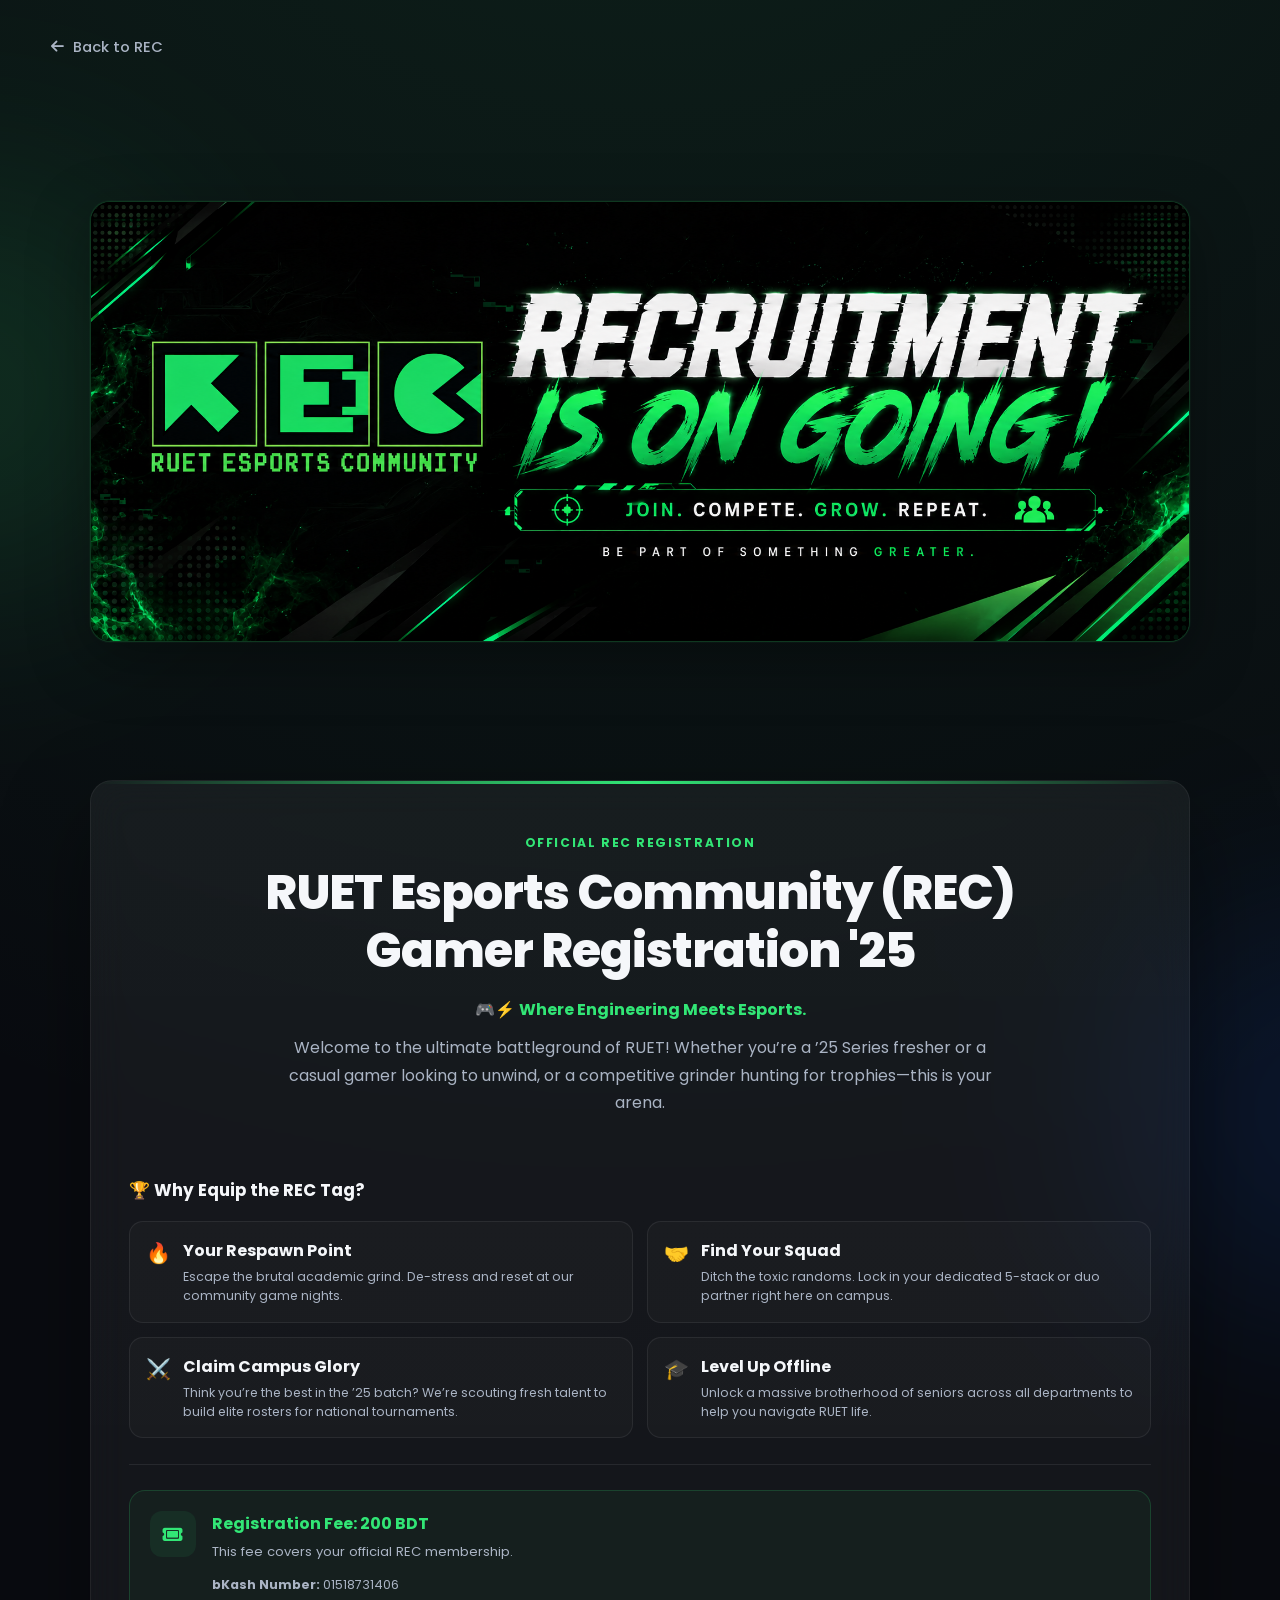
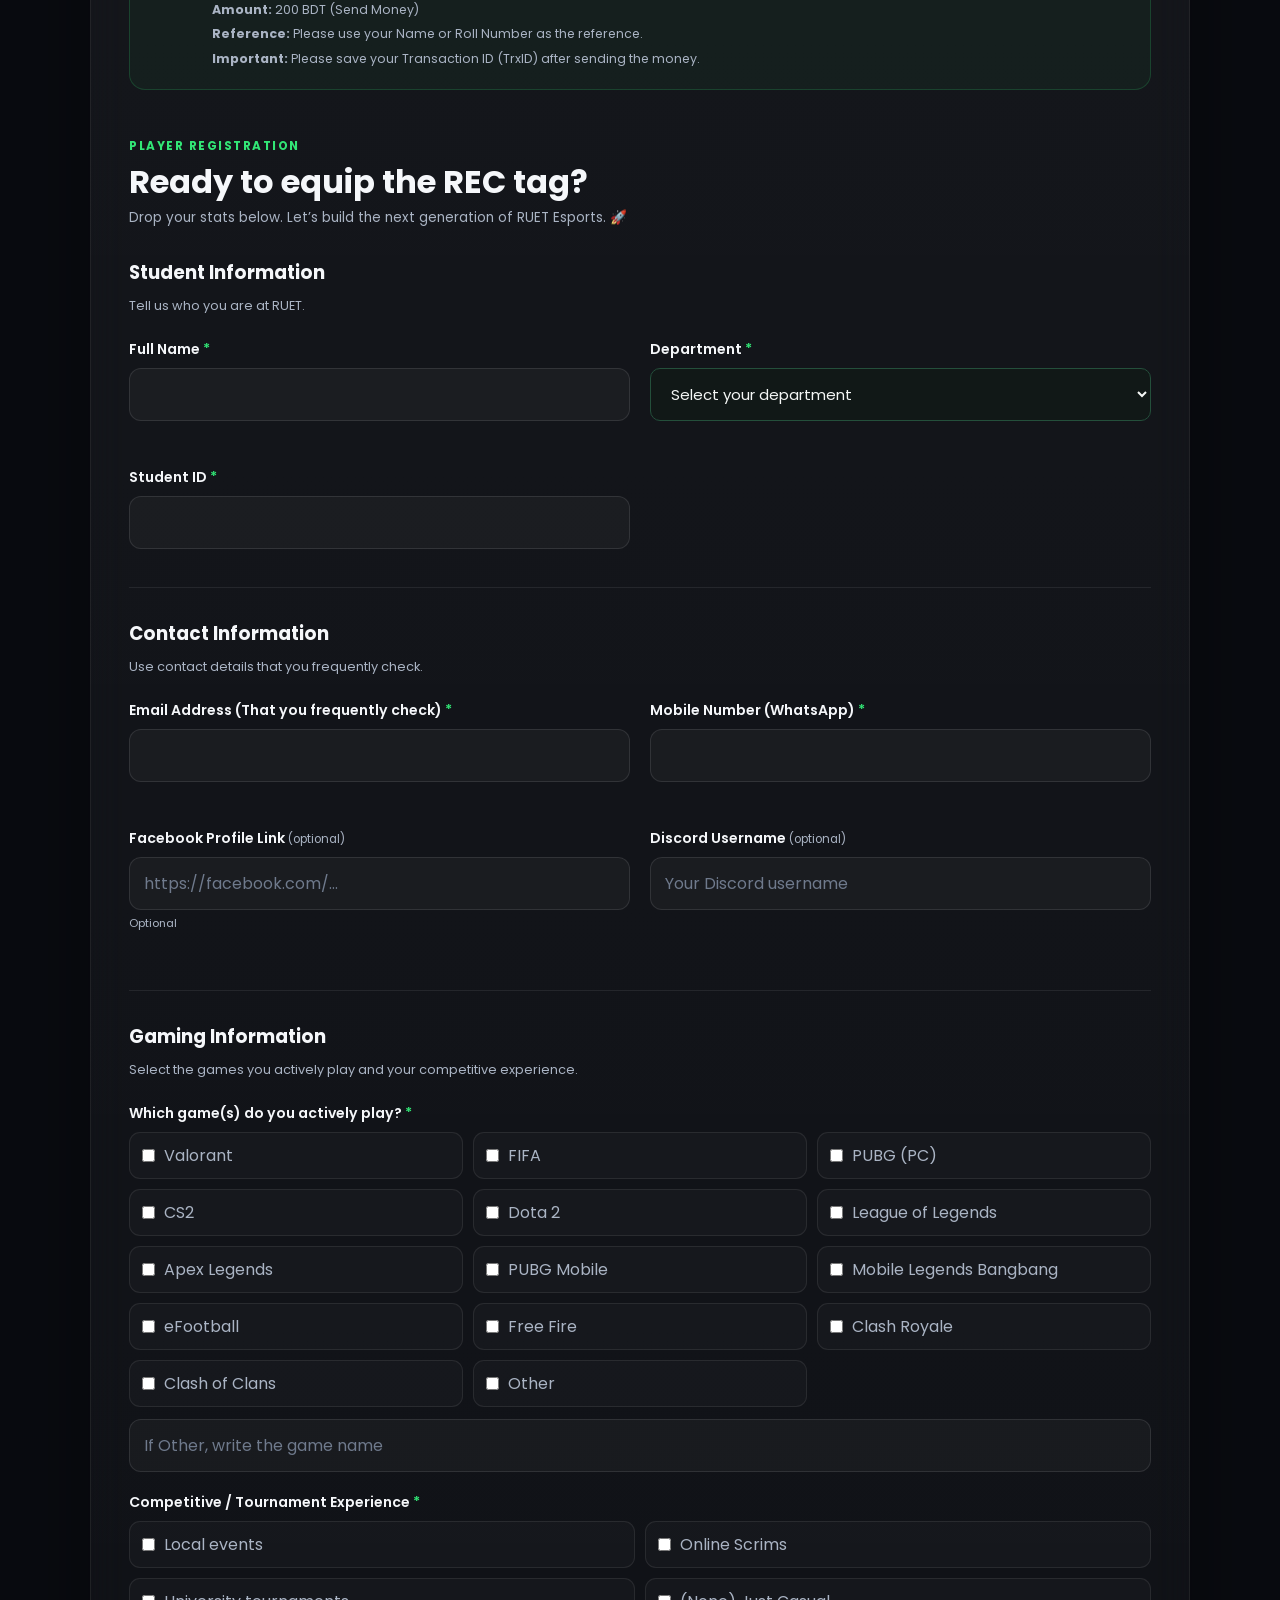
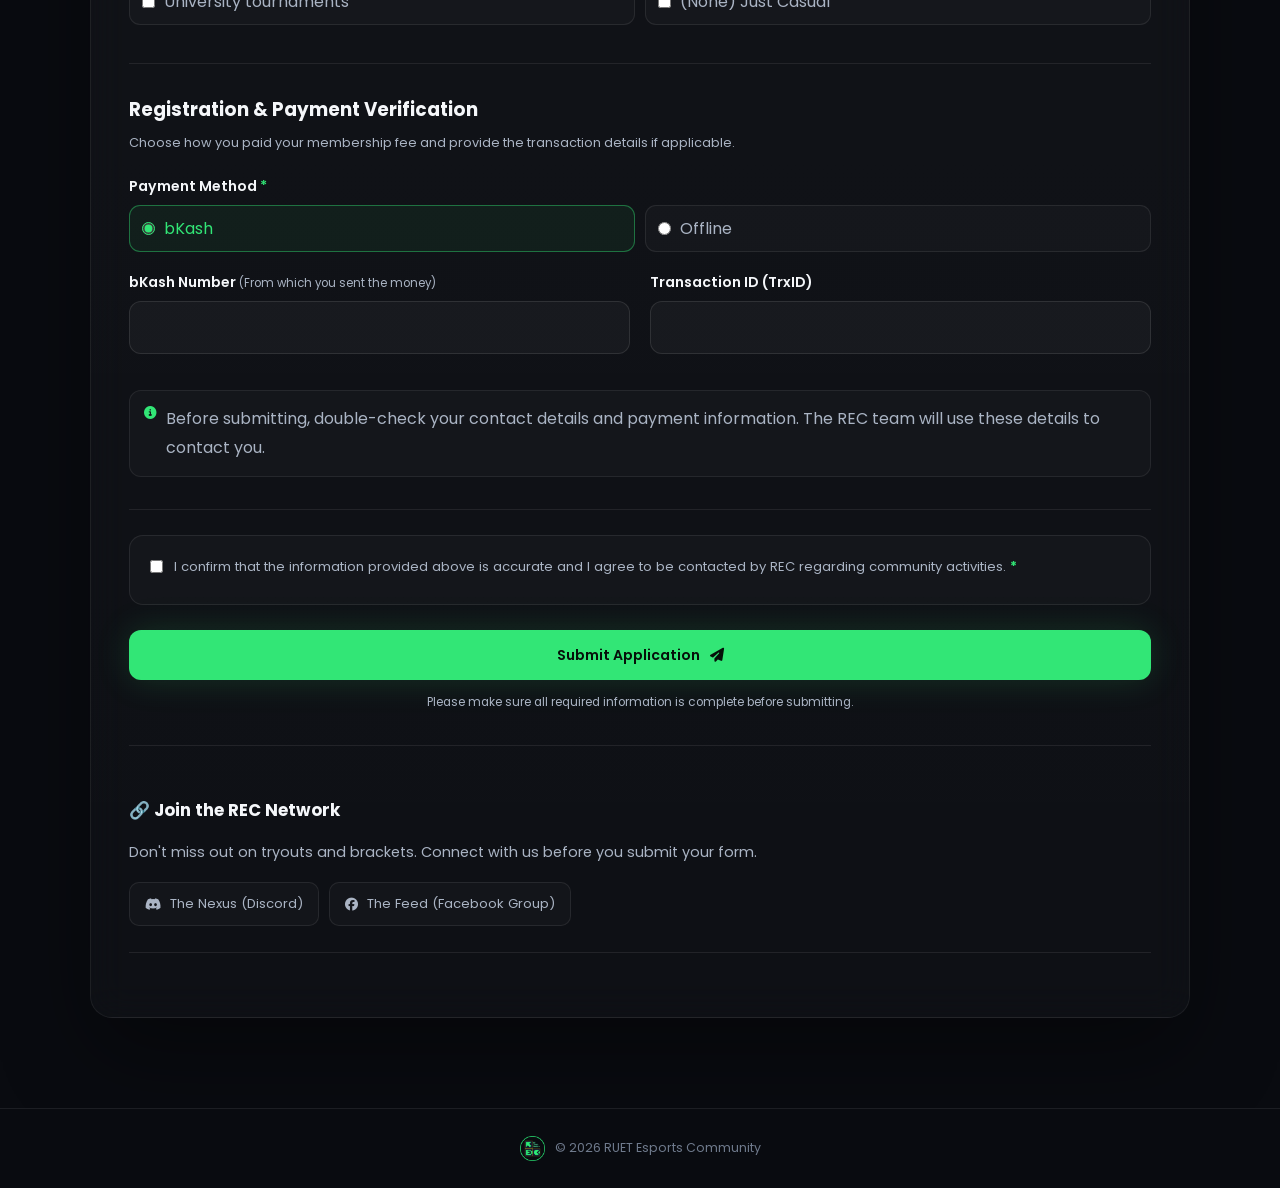
==== commit 7165679d: "last" ====
--- a/join.html
+++ b/join.html
@@ -165,7 +165,7 @@
 
                 <h1>
                     RUET Esports Community (REC)
-                    | Player Registration '25
+                     Gamer Registration '25
                 </h1>
 
                 <p class="registration-header__lead">
@@ -177,7 +177,7 @@
 
                 <p>
                     Welcome to the ultimate battleground of RUET!
-                    Whether you’re a ’25 Series fresher, a casual
+                    Whether you’re a ’25 Series fresher or a casual
                     gamer looking to unwind, or a competitive grinder
                     hunting for trophies—this is your arena.
                 </p>
@@ -286,52 +286,7 @@
             </section>
 
 
-            <!-- =================================================
-                 NETWORK
-            ================================================== -->
-
-            <section class="info-section network-section">
-
-                <div class="info-section__title">
-                    🔗 Join the REC Network
-                </div>
-
-                <p>
-                    Don't miss out on tryouts and brackets.
-                    Connect with us before you submit your form.
-                </p>
-
-
-                <div class="network-links">
-
-                    <a
-                        href="https://discord.gg/yaeEB64mD"
-                        target="_blank"
-                        rel="noopener"
-                        aria-label="REC Discord">
-
-                        <i class="fa-brands fa-discord"></i>
-
-                        The Nexus (Discord)
-
-                    </a>
-
-
-                    <a
-                        href="https://www.facebook.com/share/1Ekezjy7Fy/?mibextid=wwXIfr"
-                        target="_blank"
-                        rel="noopener"
-                        aria-label="REC Facebook Group">
-
-                        <i class="fa-brands fa-facebook"></i>
-
-                        The Feed (Facebook Group)
-
-                    </a>
-
-                </div>
-
-            </section>
+            
 
 
             <!-- =================================================
@@ -1223,9 +1178,59 @@
 
 
             </form>
+              <fieldset class="form-step form-section-visible"></fieldset>
+<!-- =================================================
+                 NETWORK
+            ================================================== -->
+
+            <section class="info-section network-section">
+
+                <div class="info-section__title">
+                    🔗 Join the REC Network
+                </div>
+
+                <p>
+                    Don't miss out on tryouts and brackets.
+                    Connect with us before you submit your form.
+                </p>
+
+
+                <div class="network-links">
+
+                    <a
+                        href="https://discord.gg/yaeEB64mD"
+                        target="_blank"
+                        rel="noopener"
+                        aria-label="REC Discord">
+
+                        <i class="fa-brands fa-discord"></i>
+
+                        The Nexus (Discord)
+
+                    </a>
+
+
+                    <a
+                        href="https://www.facebook.com/share/1Ekezjy7Fy/?mibextid=wwXIfr"
+                        target="_blank"
+                        rel="noopener"
+                        aria-label="REC Facebook Group">
+
+                        <i class="fa-brands fa-facebook"></i>
+
+                        The Feed (Facebook Group)
+
+                    </a>
+
+                </div>
+
+            </section>
+
+          
 
         </section>
 
+        
     </div>
 
 </main>
